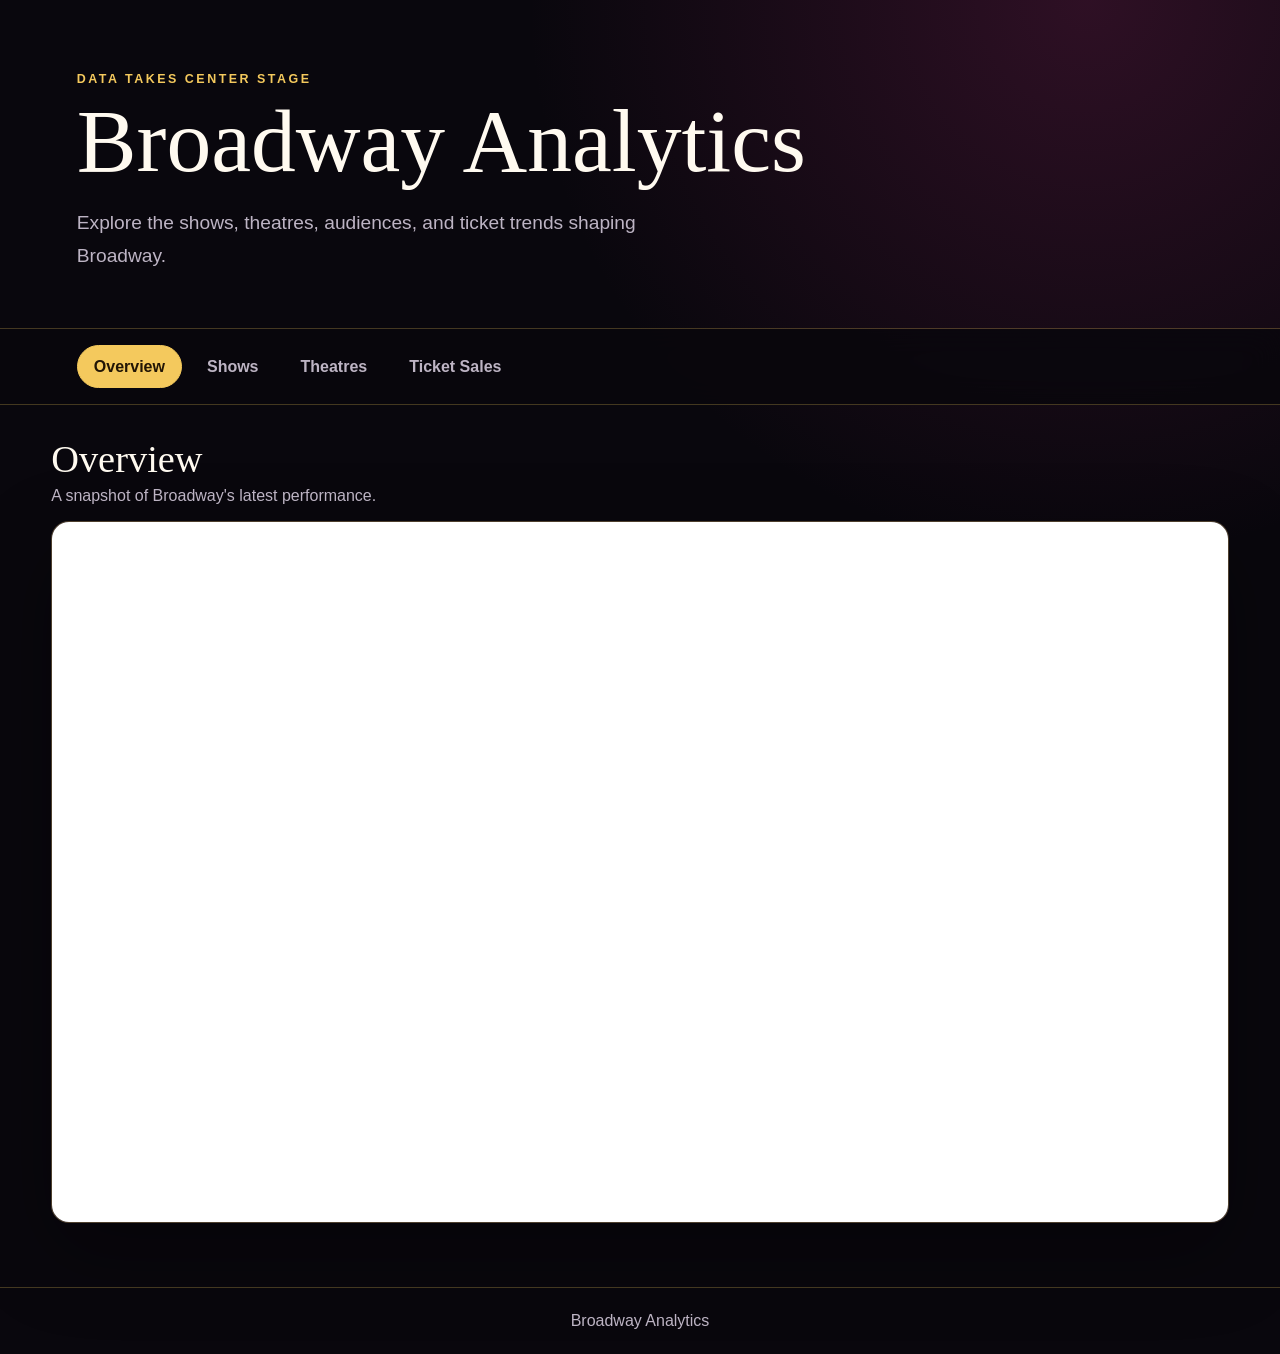
==== index.html @ 43ab1717 "Add Broadway Analytics website" ====
<!doctype html>
<html lang="en">
<head>
  <meta charset="utf-8">
  <meta name="viewport" content="width=device-width, initial-scale=1">
  <meta
    name="description"
    content="Interactive Broadway performance, attendance, and ticket analytics."
  >
  <title>Broadway Analytics</title>
  <style>
    :root {
      color-scheme: dark;
      --background: #09070d;
      --surface: #17111f;
      --surface-light: #24172c;
      --gold: #f4c95d;
      --gold-dark: #b98928;
      --text: #fffaf0;
      --muted: #bdb4c4;
      --border: rgba(244, 201, 93, 0.25);
    }

    * {
      box-sizing: border-box;
    }

    body {
      min-height: 100vh;
      margin: 0;
      background:
        radial-gradient(circle at 85% 0%, rgba(125, 34, 86, 0.32), transparent 35rem),
        var(--background);
      color: var(--text);
      font-family: Inter, "Segoe UI", Arial, sans-serif;
    }

    a {
      color: inherit;
    }

    .site-header {
      padding: 4.5rem clamp(1.25rem, 6vw, 6rem) 3.5rem;
      border-bottom: 1px solid var(--border);
    }

    .eyebrow {
      margin: 0 0 0.75rem;
      color: var(--gold);
      font-size: 0.78rem;
      font-weight: 700;
      letter-spacing: 0.2em;
      text-transform: uppercase;
    }

    h1 {
      max-width: 850px;
      margin: 0;
      font-family: Georgia, "Times New Roman", serif;
      font-size: clamp(2.8rem, 7vw, 6.5rem);
      font-weight: 500;
      line-height: 0.95;
    }

    .intro {
      max-width: 650px;
      margin: 1.5rem 0 0;
      color: var(--muted);
      font-size: clamp(1rem, 2vw, 1.2rem);
      line-height: 1.7;
    }

    .navigation {
      position: sticky;
      top: 0;
      z-index: 10;
      display: flex;
      gap: 0.5rem;
      padding: 1rem clamp(1.25rem, 6vw, 6rem);
      overflow-x: auto;
      background: rgba(9, 7, 13, 0.9);
      border-bottom: 1px solid var(--border);
      backdrop-filter: blur(14px);
    }

    .tab {
      flex: 0 0 auto;
      padding: 0.7rem 1rem;
      color: var(--muted);
      background: transparent;
      border: 1px solid transparent;
      border-radius: 999px;
      cursor: pointer;
      font: inherit;
      font-weight: 650;
    }

    .tab:hover,
    .tab:focus-visible {
      color: var(--text);
      border-color: var(--border);
      outline: none;
    }

    .tab.active {
      color: #211505;
      background: var(--gold);
      border-color: var(--gold);
    }

    main {
      padding: 2rem clamp(1rem, 4vw, 4rem) 4rem;
    }

    .report-heading {
      display: flex;
      align-items: end;
      justify-content: space-between;
      gap: 1rem;
      max-width: 1500px;
      margin: 0 auto 1rem;
    }

    h2 {
      margin: 0;
      font-family: Georgia, "Times New Roman", serif;
      font-size: clamp(1.6rem, 3vw, 2.5rem);
      font-weight: 500;
    }

    #report-description {
      margin: 0.4rem 0 0;
      color: var(--muted);
    }

    .report-frame {
      width: 100%;
      max-width: 1500px;
      height: min(78vh, 850px);
      min-height: 560px;
      margin: 0 auto;
      overflow: hidden;
      background: var(--surface);
      border: 1px solid var(--border);
      border-radius: 18px;
      box-shadow: 0 30px 80px rgba(0, 0, 0, 0.35);
    }

    iframe {
      display: block;
      width: 100%;
      height: 100%;
      border: 0;
    }

    footer {
      padding: 1.5rem;
      color: var(--muted);
      text-align: center;
      border-top: 1px solid var(--border);
    }

    @media (max-width: 700px) {
      .site-header {
        padding-top: 3rem;
      }

      .report-heading {
        align-items: start;
        flex-direction: column;
      }

      .report-frame {
        min-height: 500px;
        border-radius: 10px;
      }
    }
  </style>
</head>
<body>
  <header class="site-header">
    <p class="eyebrow">Data takes center stage</p>
    <h1>Broadway Analytics</h1>
    <p class="intro">
      Explore the shows, theatres, audiences, and ticket trends shaping Broadway.
    </p>
  </header>

  <nav class="navigation" aria-label="Report pages">
    <button class="tab active" type="button" data-page="ReportSection">Overview</button>
    <button class="tab" type="button" data-page="ReportSectionShows">Shows</button>
    <button class="tab" type="button" data-page="ReportSectionTheatres">Theatres</button>
    <button class="tab" type="button" data-page="ReportSectionTickets">Ticket Sales</button>
  </nav>

  <main>
    <div class="report-heading">
      <div>
        <h2 id="report-title">Overview</h2>
        <p id="report-description">A snapshot of Broadway's latest performance.</p>
      </div>
    </div>

    <div class="report-frame">
      <iframe
        id="powerbi-report"
        title="Broadway Analytics overview"
        allowfullscreen
      ></iframe>
    </div>
  </main>

  <footer>Broadway Analytics</footer>

  <script>
    const POWER_BI_EMBED_URL =
      "https://msit.powerbi.com/reportEmbed?reportId=dc4cd647-b8d5-4627-984f-ca8e05684e54&autoAuth=true&ctid=72f988bf-86f1-41af-91ab-2d7cd011db47";

    const pageDetails = {
      ReportSection: {
        title: "Overview",
        description: "A snapshot of Broadway's latest performance."
      },
      ReportSectionShows: {
        title: "Shows",
        description: "Compare productions, attendance, and weekly grosses."
      },
      ReportSectionTheatres: {
        title: "Theatres",
        description: "Explore performance across Broadway venues."
      },
      ReportSectionTickets: {
        title: "Ticket Sales",
        description: "Follow pricing, demand, and sales trends."
      }
    };

    const report = document.querySelector("#powerbi-report");
    const tabs = document.querySelectorAll(".tab");
    const title = document.querySelector("#report-title");
    const description = document.querySelector("#report-description");

    function showPage(pageName) {
      const separator = POWER_BI_EMBED_URL.includes("?") ? "&" : "?";
      report.src = `${POWER_BI_EMBED_URL}${separator}pageName=${encodeURIComponent(pageName)}`;

      const details = pageDetails[pageName];
      title.textContent = details.title;
      description.textContent = details.description;
      report.title = `Broadway Analytics ${details.title}`;

      tabs.forEach((tab) => {
        const selected = tab.dataset.page === pageName;
        tab.classList.toggle("active", selected);
        tab.setAttribute("aria-pressed", selected);
      });
    }

    tabs.forEach((tab) => {
      tab.addEventListener("click", () => showPage(tab.dataset.page));
    });

    showPage("ReportSection");
  </script>
</body>
</html>
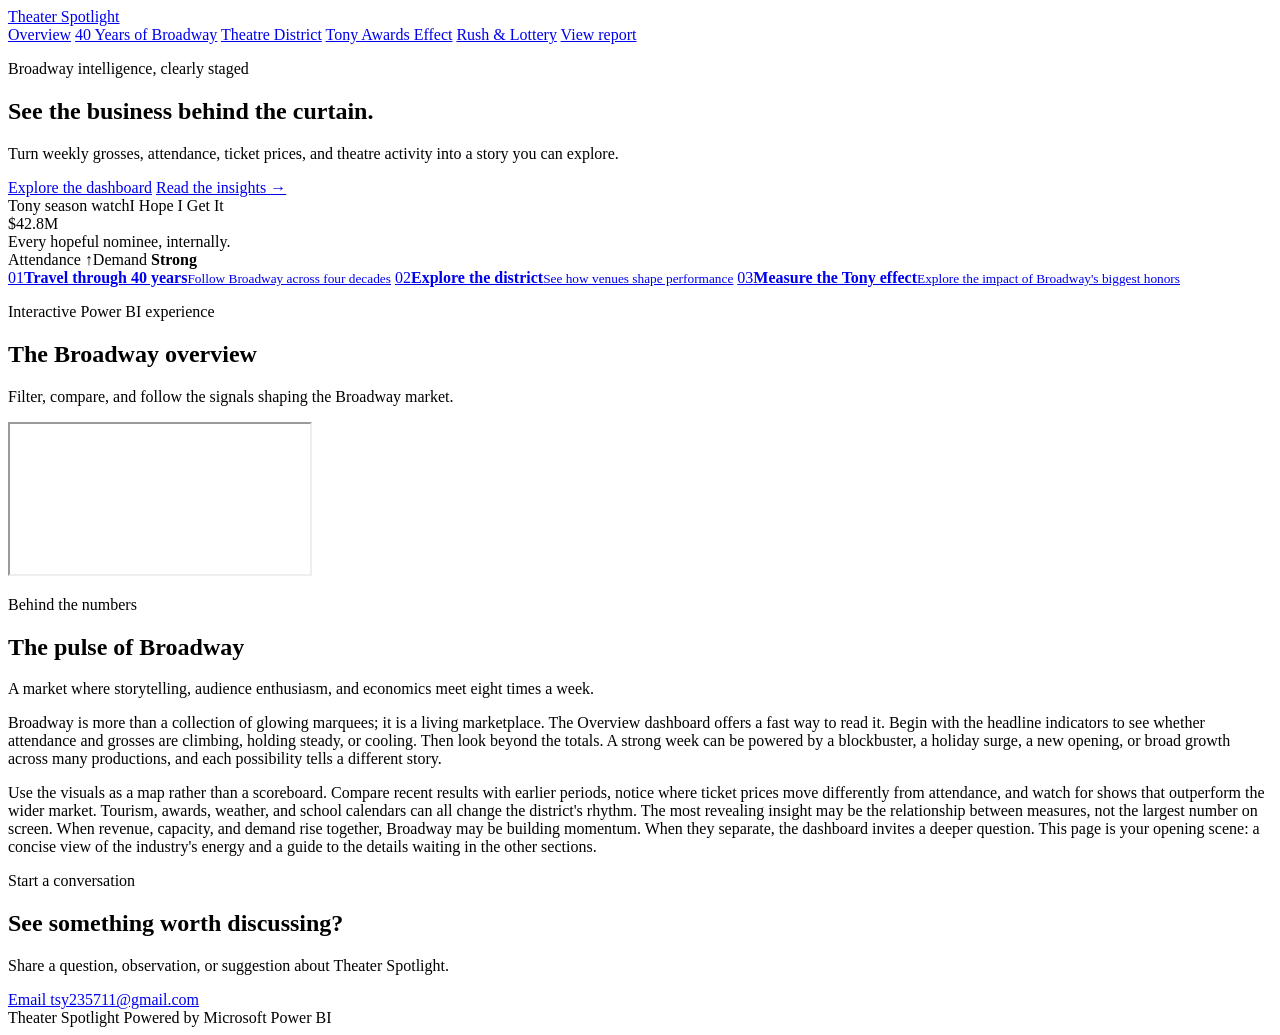
==== commit 3c01bc82: "add pages" ====
--- a/index.html
+++ b/index.html
@@ -3,264 +3,127 @@
 <head>
   <meta charset="utf-8">
   <meta name="viewport" content="width=device-width, initial-scale=1">
-  <meta
-    name="description"
-    content="Interactive Broadway performance, attendance, and ticket analytics."
-  >
-  <title>Broadway Analytics</title>
-  <style>
-    :root {
-      color-scheme: dark;
-      --background: #09070d;
-      --surface: #17111f;
-      --surface-light: #24172c;
-      --gold: #f4c95d;
-      --gold-dark: #b98928;
-      --text: #fffaf0;
-      --muted: #bdb4c4;
-      --border: rgba(244, 201, 93, 0.25);
-    }
+  <meta name="description" content="Theater Spotlight: interactive Broadway performance analytics.">
+  <title>Overview | Theater Spotlight</title>
+  <link rel="stylesheet" href="styles.css">
+</head>
+<body class="theme-overview">
+  <header class="site-header">
+    <a class="brand" href="index.html" aria-label="Theater Spotlight home">
+      <span class="brand-mark" aria-hidden="true">
+        <i></i><i></i><i></i><i></i>
+      </span>
+      <span>Theater Spotlight</span>
+    </a>
 
-    * {
-      box-sizing: border-box;
-    }
-
-    body {
-      min-height: 100vh;
-      margin: 0;
-      background:
-        radial-gradient(circle at 85% 0%, rgba(125, 34, 86, 0.32), transparent 35rem),
-        var(--background);
-      color: var(--text);
-      font-family: Inter, "Segoe UI", Arial, sans-serif;
-    }
-
-    a {
-      color: inherit;
-    }
-
-    .site-header {
-      padding: 4.5rem clamp(1.25rem, 6vw, 6rem) 3.5rem;
-      border-bottom: 1px solid var(--border);
-    }
-
-    .eyebrow {
-      margin: 0 0 0.75rem;
-      color: var(--gold);
-      font-size: 0.78rem;
-      font-weight: 700;
-      letter-spacing: 0.2em;
-      text-transform: uppercase;
-    }
-
-    h1 {
-      max-width: 850px;
-      margin: 0;
-      font-family: Georgia, "Times New Roman", serif;
-      font-size: clamp(2.8rem, 7vw, 6.5rem);
-      font-weight: 500;
-      line-height: 0.95;
-    }
-
-    .intro {
-      max-width: 650px;
-      margin: 1.5rem 0 0;
-      color: var(--muted);
-      font-size: clamp(1rem, 2vw, 1.2rem);
-      line-height: 1.7;
-    }
-
-    .navigation {
-      position: sticky;
-      top: 0;
-      z-index: 10;
-      display: flex;
-      gap: 0.5rem;
-      padding: 1rem clamp(1.25rem, 6vw, 6rem);
-      overflow-x: auto;
-      background: rgba(9, 7, 13, 0.9);
-      border-bottom: 1px solid var(--border);
-      backdrop-filter: blur(14px);
-    }
-
-    .tab {
-      flex: 0 0 auto;
-      padding: 0.7rem 1rem;
-      color: var(--muted);
-      background: transparent;
-      border: 1px solid transparent;
-      border-radius: 999px;
-      cursor: pointer;
-      font: inherit;
-      font-weight: 650;
-    }
-
-    .tab:hover,
-    .tab:focus-visible {
-      color: var(--text);
-      border-color: var(--border);
-      outline: none;
-    }
-
-    .tab.active {
-      color: #211505;
-      background: var(--gold);
-      border-color: var(--gold);
-    }
-
-    main {
-      padding: 2rem clamp(1rem, 4vw, 4rem) 4rem;
-    }
-
-    .report-heading {
-      display: flex;
-      align-items: end;
-      justify-content: space-between;
-      gap: 1rem;
-      max-width: 1500px;
-      margin: 0 auto 1rem;
-    }
-
-    h2 {
-      margin: 0;
-      font-family: Georgia, "Times New Roman", serif;
-      font-size: clamp(1.6rem, 3vw, 2.5rem);
-      font-weight: 500;
-    }
-
-    #report-description {
-      margin: 0.4rem 0 0;
-      color: var(--muted);
-    }
-
-    .report-frame {
-      width: 100%;
-      max-width: 1500px;
-      height: min(78vh, 850px);
-      min-height: 560px;
-      margin: 0 auto;
-      overflow: hidden;
-      background: var(--surface);
-      border: 1px solid var(--border);
-      border-radius: 18px;
-      box-shadow: 0 30px 80px rgba(0, 0, 0, 0.35);
-    }
-
-    iframe {
-      display: block;
-      width: 100%;
-      height: 100%;
-      border: 0;
-    }
-
-    footer {
-      padding: 1.5rem;
-      color: var(--muted);
-      text-align: center;
-      border-top: 1px solid var(--border);
-    }
-
-    @media (max-width: 700px) {
-      .site-header {
-        padding-top: 3rem;
-      }
-
-      .report-heading {
-        align-items: start;
-        flex-direction: column;
-      }
-
-      .report-frame {
-        min-height: 500px;
-        border-radius: 10px;
-      }
-    }
-  </style>
-</head>
-<body>
-  <header class="site-header">
-    <p class="eyebrow">Data takes center stage</p>
-    <h1>Broadway Analytics</h1>
-    <p class="intro">
-      Explore the shows, theatres, audiences, and ticket trends shaping Broadway.
-    </p>
+    <nav class="navigation" aria-label="Main navigation">
+      <a class="active" href="index.html" aria-current="page">Overview</a>
+      <a href="history.html">40 Years of Broadway</a>
+      <a href="theatres.html">Theatre District</a>
+      <a href="tony-awards.html">Tony Awards Effect</a>
+      <a href="rush.html">Rush & Lottery</a>
+      <a class="nav-cta" href="#dashboard">View report</a>
+    </nav>
   </header>
 
-  <nav class="navigation" aria-label="Report pages">
-    <button class="tab active" type="button" data-page="ReportSection">Overview</button>
-    <button class="tab" type="button" data-page="ReportSectionShows">Shows</button>
-    <button class="tab" type="button" data-page="ReportSectionTheatres">Theatres</button>
-    <button class="tab" type="button" data-page="ReportSectionTickets">Ticket Sales</button>
-  </nav>
+  <main>
+    <section class="hero">
+      <div class="hero-copy">
+        <p class="eyebrow">Broadway intelligence, clearly staged</p>
+        <h1>See the business behind the curtain.</h1>
+        <p class="intro">
+          Turn weekly grosses, attendance, ticket prices, and theatre activity into a
+          story you can explore.
+        </p>
+        <div class="hero-actions">
+          <a class="primary-button" href="#dashboard">Explore the dashboard</a>
+          <a class="text-link" href="#insights">Read the insights <span aria-hidden="true">→</span></a>
+        </div>
+      </div>
+      <div class="data-art" aria-hidden="true">
+        <div class="art-topline"><span>Tony season watch</span><span>I Hope I Get It</span></div>
+        <div class="art-number">$42.8M</div>
+        <div class="art-caption">Every hopeful nominee, internally.</div>
+        <div class="art-chart">
+          <i style="--height: 38%"></i><i style="--height: 55%"></i>
+          <i style="--height: 48%"></i><i style="--height: 72%"></i>
+          <i style="--height: 64%"></i><i style="--height: 88%"></i>
+          <i style="--height: 78%"></i><i style="--height: 96%"></i>
+        </div>
+        <div class="art-stats"><span>Attendance <b>↑</b></span><span>Demand <b>Strong</b></span></div>
+      </div>
+    </section>
 
-  <main>
-    <div class="report-heading">
+    <section class="feature-strip" aria-label="What you can explore">
+      <a href="history.html"><span>01</span><strong>Travel through 40 years</strong><small>Follow Broadway across four decades</small></a>
+      <a href="theatres.html"><span>02</span><strong>Explore the district</strong><small>See how venues shape performance</small></a>
+      <a href="tony-awards.html"><span>03</span><strong>Measure the Tony effect</strong><small>Explore the impact of Broadway's biggest honors</small></a>
+    </section>
+
+    <section class="report-section" id="dashboard" aria-labelledby="report-title">
+      <div class="section-heading">
+        <div>
+          <p class="section-label">Interactive Power BI experience</p>
+          <h2 id="report-title">The Broadway overview</h2>
+        </div>
+        <p>Filter, compare, and follow the signals shaping the Broadway market.</p>
+      </div>
+
+      <div class="report-frame">
+        <iframe
+          title="Theater Spotlight Broadway overview"
+          src="https://msit.powerbi.com/reportEmbed?reportId=dc4cd647-b8d5-4627-984f-ca8e05684e54&amp;autoAuth=true&amp;ctid=72f988bf-86f1-41af-91ab-2d7cd011db47&amp;pageName=showInfographic&amp;navContentPaneEnabled=false&amp;filterPaneEnabled=false"
+          allowfullscreen
+        ></iframe>
+      </div>
+    </section>
+
+    <article class="story" id="insights" aria-labelledby="overview-story-title">
+      <div class="story-heading">
+        <p class="section-label">Behind the numbers</p>
+        <h2 id="overview-story-title">The pulse of Broadway</h2>
+        <p class="story-lead">A market where storytelling, audience enthusiasm, and economics meet eight times a week.</p>
+      </div>
+      <div class="story-copy">
+        <p>
+          Broadway is more than a collection of glowing marquees; it is a living marketplace.
+          The Overview dashboard offers a fast way to read it. Begin with the headline indicators
+          to see whether attendance and grosses are climbing, holding steady, or cooling. Then
+          look beyond the totals. A strong week can be powered by a blockbuster, a holiday surge,
+          a new opening, or broad growth across many productions, and each possibility tells a
+          different story.
+        </p>
+        <p>
+          Use the visuals as a map rather than a scoreboard. Compare recent results with earlier
+          periods, notice where ticket prices move differently from attendance, and watch for
+          shows that outperform the wider market. Tourism, awards, weather, and school calendars
+          can all change the district's rhythm. The most revealing insight may be the relationship
+          between measures, not the largest number on screen. When revenue, capacity, and demand
+          rise together, Broadway may be building momentum. When they separate, the dashboard
+          invites a deeper question. This page is your opening scene: a concise view of the
+          industry's energy and a guide to the details waiting in the other sections.
+        </p>
+      </div>
+    </article>
+
+    <section class="contact" aria-labelledby="contact-title">
       <div>
-        <h2 id="report-title">Overview</h2>
-        <p id="report-description">A snapshot of Broadway's latest performance.</p>
+        <p class="section-label">Start a conversation</p>
+        <h2 id="contact-title">See something worth discussing?</h2>
+        <p>Share a question, observation, or suggestion about Theater Spotlight.</p>
       </div>
-    </div>
-
-    <div class="report-frame">
-      <iframe
-        id="powerbi-report"
-        title="Broadway Analytics overview"
-        allowfullscreen
-      ></iframe>
-    </div>
+      <a
+        class="email-button"
+        href="mailto:tsy235711@gmail.com?subject=Theater%20Spotlight%20feedback"
+      >
+        Email tsy235711@gmail.com
+      </a>
+    </section>
   </main>
 
-  <footer>Broadway Analytics</footer>
-
-  <script>
-    const POWER_BI_EMBED_URL =
-      "https://msit.powerbi.com/reportEmbed?reportId=dc4cd647-b8d5-4627-984f-ca8e05684e54&autoAuth=true&ctid=72f988bf-86f1-41af-91ab-2d7cd011db47";
-
-    const pageDetails = {
-      ReportSection: {
-        title: "Overview",
-        description: "A snapshot of Broadway's latest performance."
-      },
-      ReportSectionShows: {
-        title: "Shows",
-        description: "Compare productions, attendance, and weekly grosses."
-      },
-      ReportSectionTheatres: {
-        title: "Theatres",
-        description: "Explore performance across Broadway venues."
-      },
-      ReportSectionTickets: {
-        title: "Ticket Sales",
-        description: "Follow pricing, demand, and sales trends."
-      }
-    };
-
-    const report = document.querySelector("#powerbi-report");
-    const tabs = document.querySelectorAll(".tab");
-    const title = document.querySelector("#report-title");
-    const description = document.querySelector("#report-description");
-
-    function showPage(pageName) {
-      const separator = POWER_BI_EMBED_URL.includes("?") ? "&" : "?";
-      report.src = `${POWER_BI_EMBED_URL}${separator}pageName=${encodeURIComponent(pageName)}`;
-
-      const details = pageDetails[pageName];
-      title.textContent = details.title;
-      description.textContent = details.description;
-      report.title = `Broadway Analytics ${details.title}`;
-
-      tabs.forEach((tab) => {
-        const selected = tab.dataset.page === pageName;
-        tab.classList.toggle("active", selected);
-        tab.setAttribute("aria-pressed", selected);
-      });
-    }
-
-    tabs.forEach((tab) => {
-      tab.addEventListener("click", () => showPage(tab.dataset.page));
-    });
-
-    showPage("ReportSection");
-  </script>
+  <footer>
+    <span>Theater Spotlight</span>
+    <span>Powered by Microsoft Power BI</span>
+  </footer>
 </body>
 </html>
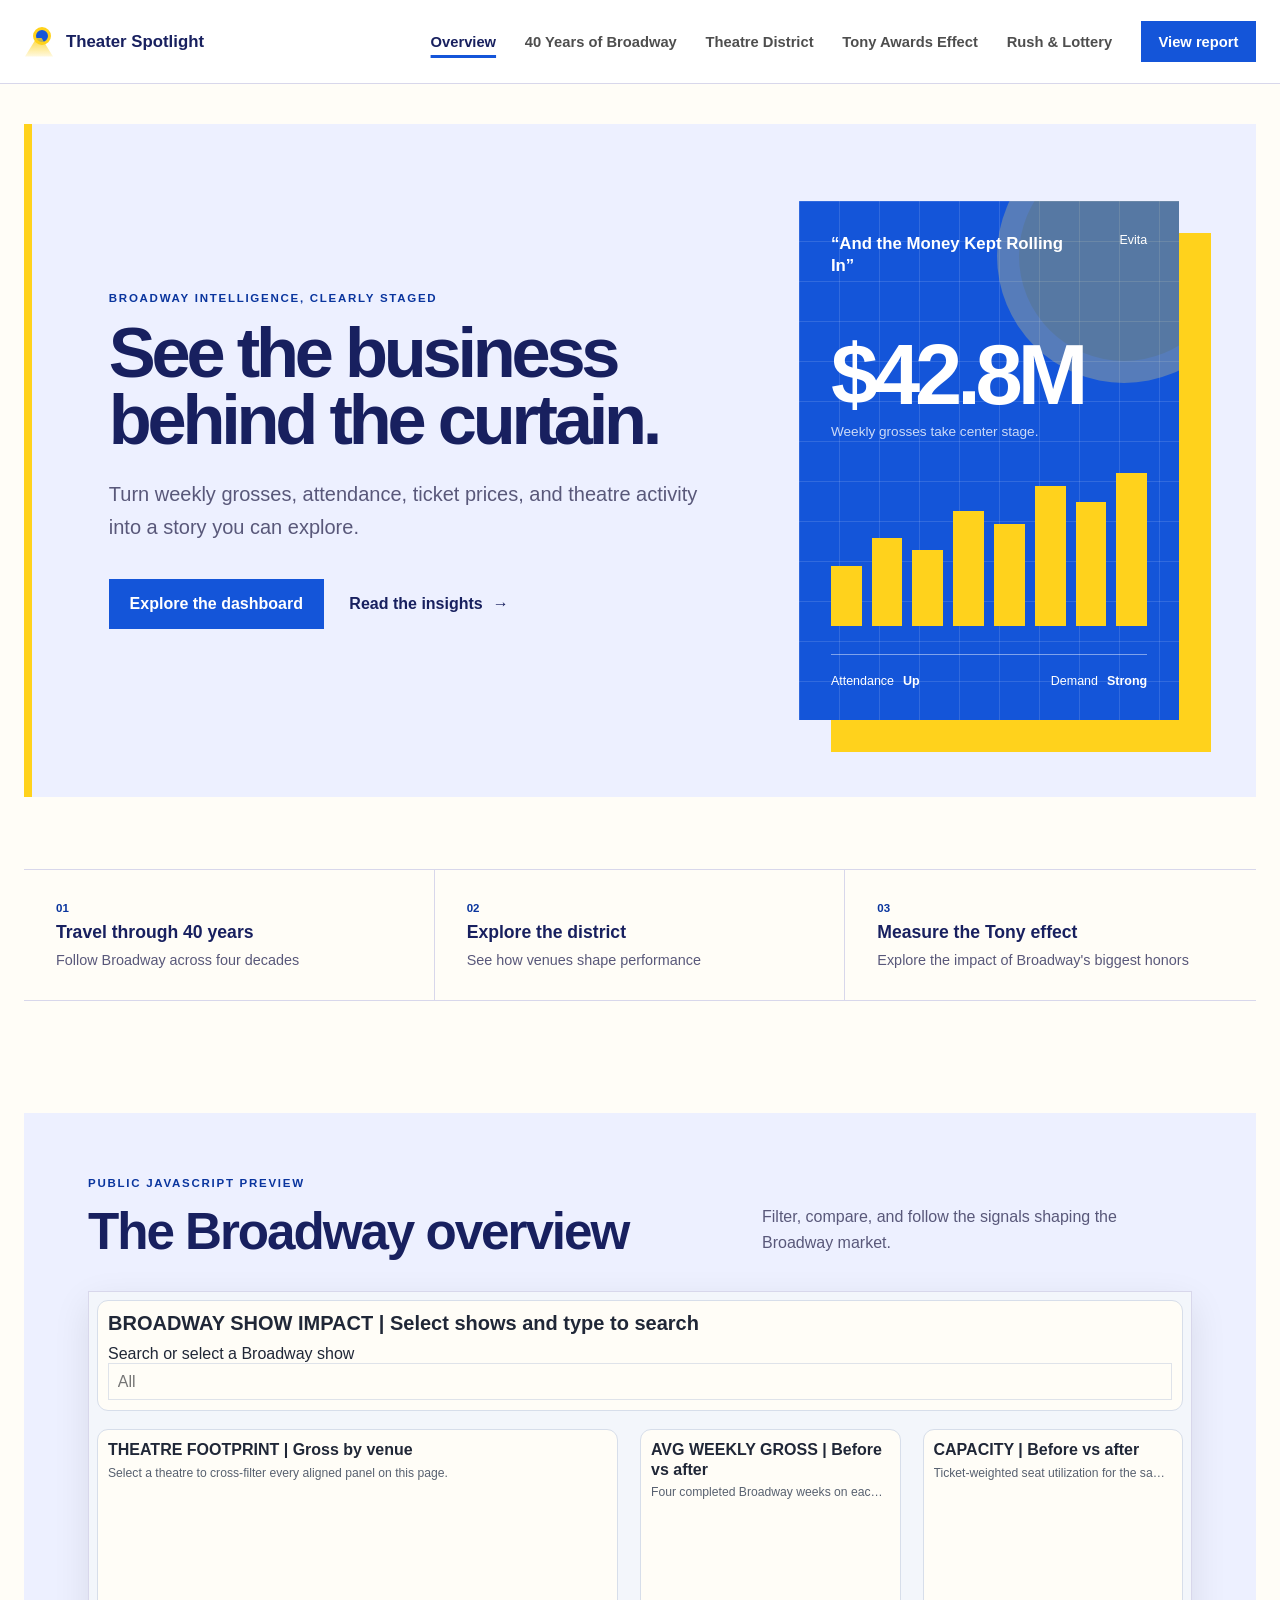
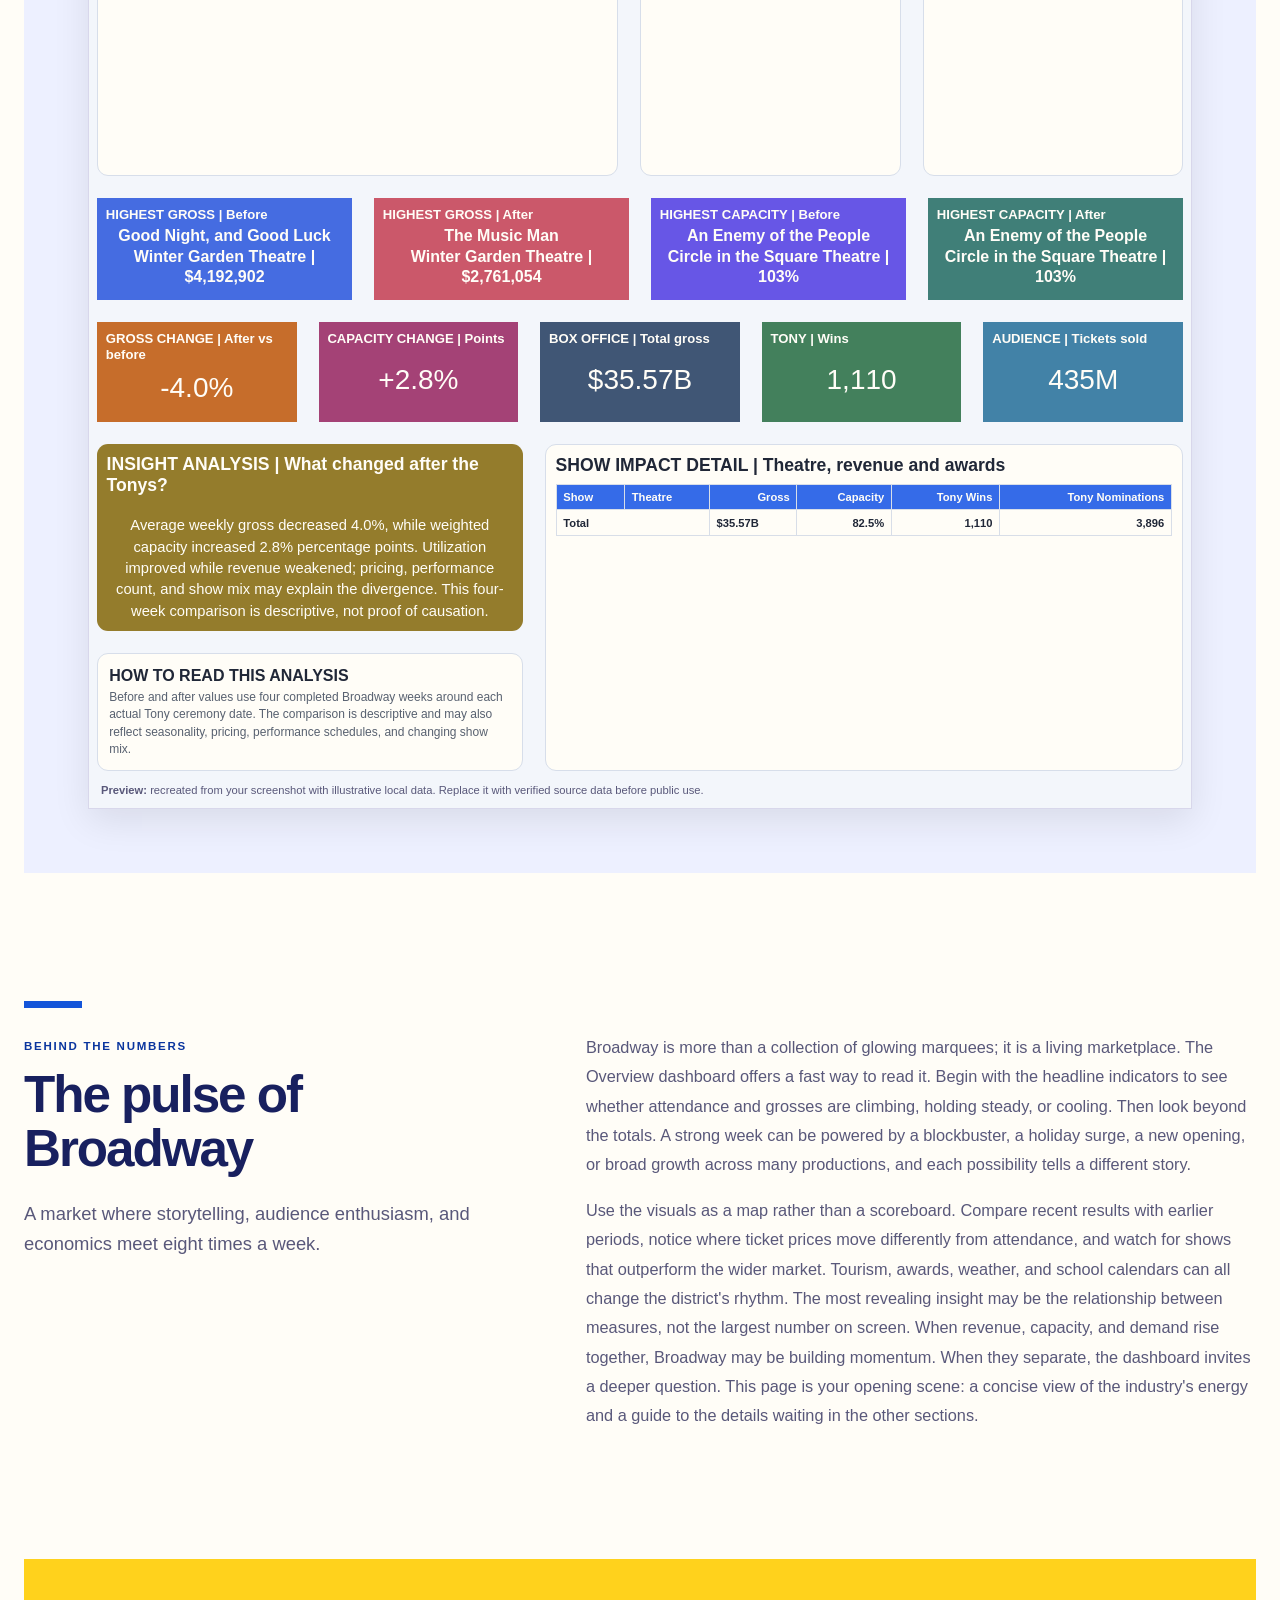
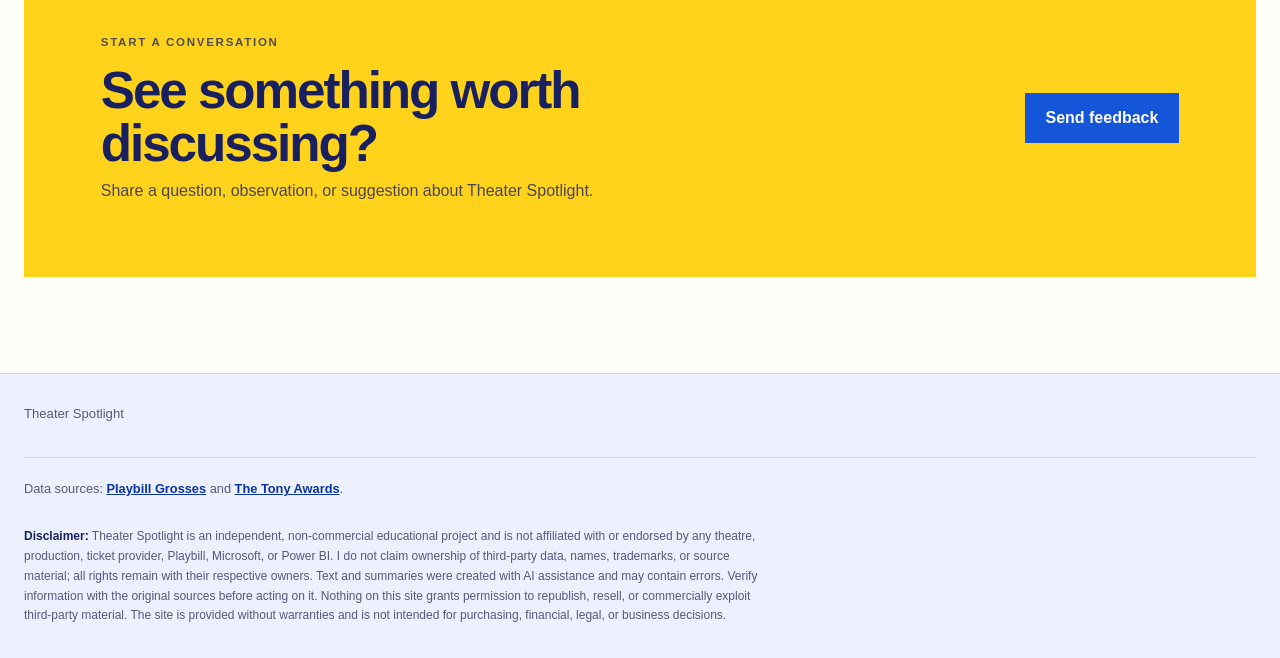
==== commit 10d050c1: "update dashboard" ====
--- a/index.html
+++ b/index.html
@@ -40,17 +40,17 @@
           <a class="text-link" href="#insights">Read the insights <span aria-hidden="true">→</span></a>
         </div>
       </div>
-      <div class="data-art" aria-hidden="true">
-        <div class="art-topline"><span>Tony season watch</span><span>I Hope I Get It</span></div>
+      <div class="data-art" aria-label="Growing weekly grosses graphic inspired by Evita">
+        <div class="art-topline"><span>“And the Money Kept Rolling In”</span><span>Evita</span></div>
         <div class="art-number">$42.8M</div>
-        <div class="art-caption">Every hopeful nominee, internally.</div>
-        <div class="art-chart">
+        <div class="art-caption">Weekly grosses take center stage.</div>
+        <div class="art-chart" aria-hidden="true">
           <i style="--height: 38%"></i><i style="--height: 55%"></i>
           <i style="--height: 48%"></i><i style="--height: 72%"></i>
           <i style="--height: 64%"></i><i style="--height: 88%"></i>
           <i style="--height: 78%"></i><i style="--height: 96%"></i>
         </div>
-        <div class="art-stats"><span>Attendance <b>↑</b></span><span>Demand <b>Strong</b></span></div>
+        <div class="art-stats"><span>Attendance <b>Up</b></span><span>Demand <b>Strong</b></span></div>
       </div>
     </section>
 
@@ -63,18 +63,84 @@
     <section class="report-section" id="dashboard" aria-labelledby="report-title">
       <div class="section-heading">
         <div>
-          <p class="section-label">Interactive Power BI experience</p>
+          <p class="section-label">Public JavaScript preview</p>
           <h2 id="report-title">The Broadway overview</h2>
         </div>
         <p>Filter, compare, and follow the signals shaping the Broadway market.</p>
       </div>
 
-      <div class="report-frame">
-        <iframe
-          title="Theater Spotlight Broadway overview"
-          src="https://msit.powerbi.com/reportEmbed?reportId=dc4cd647-b8d5-4627-984f-ca8e05684e54&amp;autoAuth=true&amp;ctid=72f988bf-86f1-41af-91ab-2d7cd011db47&amp;pageName=showInfographic&amp;navContentPaneEnabled=false&amp;filterPaneEnabled=false"
-          allowfullscreen
-        ></iframe>
+      <div class="report-frame javascript-dashboard-frame">
+        <div class="javascript-dashboard">
+          <section class="impact-search" aria-labelledby="impact-search-title">
+            <h3 id="impact-search-title">BROADWAY SHOW IMPACT <span>| Select shows and type to search</span></h3>
+            <label>
+              <span class="sr-only">Search or select a Broadway show</span>
+              <input id="impact-filter" type="search" list="impact-shows" placeholder="All">
+              <datalist id="impact-shows"></datalist>
+            </label>
+          </section>
+
+          <div class="impact-top-grid">
+            <article class="impact-panel footprint-panel">
+              <h3>THEATRE FOOTPRINT <span>| Gross by venue</span></h3>
+              <p>Select a theatre to cross-filter every aligned panel on this page.</p>
+              <div class="venue-chart" id="venue-chart"></div>
+            </article>
+
+            <article class="impact-panel comparison-panel gross-comparison">
+              <h3>AVG WEEKLY GROSS <span>| Before vs after</span></h3>
+              <p>Four completed Broadway weeks on each side of the Tony Awards.</p>
+              <div class="comparison-chart" id="gross-comparison"></div>
+            </article>
+
+            <article class="impact-panel comparison-panel capacity-comparison">
+              <h3>CAPACITY <span>| Before vs after</span></h3>
+              <p>Ticket-weighted seat utilization for the same four-week periods.</p>
+              <div class="comparison-chart" id="capacity-comparison"></div>
+            </article>
+          </div>
+
+          <div class="impact-highlights">
+            <article class="impact-card blue"><h3>HIGHEST GROSS <span>| Before</span></h3><strong>Good Night, and Good Luck<br>Winter Garden Theatre | $4,192,902</strong></article>
+            <article class="impact-card red"><h3>HIGHEST GROSS <span>| After</span></h3><strong>The Music Man<br>Winter Garden Theatre | $2,761,054</strong></article>
+            <article class="impact-card purple"><h3>HIGHEST CAPACITY <span>| Before</span></h3><strong>An Enemy of the People<br>Circle in the Square Theatre | 103%</strong></article>
+            <article class="impact-card teal"><h3>HIGHEST CAPACITY <span>| After</span></h3><strong>An Enemy of the People<br>Circle in the Square Theatre | 103%</strong></article>
+          </div>
+
+          <div class="impact-kpis">
+            <article class="orange"><h3>GROSS CHANGE <span>| After vs before</span></h3><strong>-4.0%</strong></article>
+            <article class="magenta"><h3>CAPACITY CHANGE <span>| Points</span></h3><strong>+2.8%</strong></article>
+            <article class="navy"><h3>BOX OFFICE <span>| Total gross</span></h3><strong>$35.57B</strong></article>
+            <article class="green"><h3>TONY <span>| Wins</span></h3><strong>1,110</strong></article>
+            <article class="sky"><h3>AUDIENCE <span>| Tickets sold</span></h3><strong>435M</strong></article>
+          </div>
+
+          <div class="impact-bottom-grid">
+            <div class="analysis-column">
+              <article class="insight-card">
+                <h3>INSIGHT ANALYSIS <span>| What changed after the Tonys?</span></h3>
+                <p>Average weekly gross decreased 4.0%, while weighted capacity increased 2.8% percentage points. Utilization improved while revenue weakened; pricing, performance count, and show mix may explain the divergence. This four-week comparison is descriptive, not proof of causation.</p>
+              </article>
+              <article class="reading-card">
+                <h3>HOW TO READ THIS ANALYSIS</h3>
+                <p>Before and after values use four completed Broadway weeks around each actual Tony ceremony date. The comparison is descriptive and may also reflect seasonality, pricing, performance schedules, and changing show mix.</p>
+              </article>
+            </div>
+
+            <article class="impact-panel detail-panel">
+              <h3>SHOW IMPACT DETAIL <span>| Theatre, revenue and awards</span></h3>
+              <div class="impact-table-wrap">
+                <table>
+                  <thead><tr><th>Show</th><th>Theatre</th><th>Gross</th><th>Capacity</th><th>Tony Wins</th><th>Tony Nominations</th></tr></thead>
+                  <tbody id="impact-table-body"></tbody>
+                  <tfoot><tr><th colspan="2">Total</th><th>$35.57B</th><th>82.5%</th><th>1,110</th><th>3,896</th></tr></tfoot>
+                </table>
+              </div>
+            </article>
+          </div>
+
+          <p class="dashboard-note"><strong>Preview:</strong> recreated from your screenshot with illustrative local data. Replace it with verified source data before public use.</p>
+        </div>
       </div>
     </section>
 
@@ -116,14 +182,31 @@
         class="email-button"
         href="mailto:tsy235711@gmail.com?subject=Theater%20Spotlight%20feedback"
       >
-        Email tsy235711@gmail.com
+        Send feedback
       </a>
     </section>
   </main>
 
   <footer>
     <span>Theater Spotlight</span>
-    <span>Powered by Microsoft Power BI</span>
+    <p class="source-credit">
+      Data sources:
+      <a href="https://playbill.com/grosses" target="_blank" rel="noopener">Playbill Grosses</a>
+      and
+      <a href="https://www.tonyawards.com" target="_blank" rel="noopener">The Tony Awards</a>.
+    </p>
+    <p class="site-disclaimer">
+      <strong>Disclaimer:</strong> Theater Spotlight is an independent, non-commercial
+      educational project and is not affiliated with or endorsed by any theatre, production,
+      ticket provider, Playbill, Microsoft, or Power BI. I do not claim ownership of
+      third-party data, names, trademarks, or source material; all rights remain with their
+      respective owners. Text and summaries were created with AI assistance and may contain
+      errors. Verify information with the original sources before acting on it. Nothing on
+      this site grants permission to republish, resell, or commercially exploit third-party
+      material. The site is provided without warranties and is not intended for purchasing,
+      financial, legal, or business decisions.
+    </p>
   </footer>
+  <script src="dashboard.js"></script>
 </body>
 </html>
--- a/styles.css
+++ b/styles.css
@@ -0,0 +1,1208 @@
+:root {
+  color-scheme: light;
+  --accent: #1455d9;
+  --accent-dark: #0a359e;
+  --accent-ink: #fff;
+  --secondary: #ffd21c;
+  --secondary-ink: #18205f;
+  --ink: #18205f;
+  --muted: #59587a;
+  --soft: #edf0ff;
+  --line: #d8d7eb;
+  --white: #fffdf7;
+  --max: 1240px;
+}
+
+.theme-overview,
+.theme-theatres,
+.theme-history,
+.theme-tony,
+.theme-access {
+  --accent: #1455d9;
+  --accent-dark: #0a359e;
+  --accent-ink: #fff;
+  --secondary: #ffd21c;
+  --secondary-ink: #18205f;
+  --ink: #18205f;
+  --muted: #59587a;
+  --soft: #edf0ff;
+  --line: #d8d7eb;
+}
+
+* { box-sizing: border-box; }
+html { scroll-behavior: smooth; }
+body {
+  min-width: 320px;
+  margin: 0;
+  background: var(--white);
+  color: var(--ink);
+  font-family: "Segoe UI", Arial, sans-serif;
+}
+a { color: inherit; }
+a:focus-visible {
+  outline: 3px solid var(--secondary);
+  outline-offset: 4px;
+}
+
+.site-header {
+  position: sticky;
+  top: 0;
+  z-index: 20;
+  display: flex;
+  align-items: center;
+  justify-content: space-between;
+  gap: 2rem;
+  min-height: 84px;
+  padding: 0 max(24px, calc((100vw - var(--max)) / 2));
+  background: rgba(255, 255, 255, 0.96);
+  border-bottom: 1px solid var(--line);
+  backdrop-filter: blur(16px);
+}
+
+.brand {
+  display: inline-flex;
+  align-items: center;
+  gap: 0.75rem;
+  font-size: 1.05rem;
+  font-weight: 700;
+  text-decoration: none;
+  white-space: nowrap;
+}
+.brand-mark {
+  position: relative;
+  display: block;
+  flex: 0 0 30px;
+  width: 30px;
+  height: 30px;
+}
+.brand-mark i { display: none; }
+.brand-mark::before {
+  position: absolute;
+  top: 0;
+  left: 9px;
+  width: 12px;
+  height: 12px;
+  background: var(--accent);
+  border: 3px solid var(--secondary);
+  border-radius: 50%;
+  content: "";
+}
+.brand-mark::after {
+  position: absolute;
+  top: 11px;
+  left: 1px;
+  width: 28px;
+  height: 19px;
+  background: linear-gradient(to bottom, rgba(255, 210, 28, .85), rgba(255, 210, 28, .12));
+  clip-path: polygon(42% 0, 58% 0, 100% 100%, 0 100%);
+  content: "";
+}
+
+.navigation { display: flex; align-items: center; gap: 1.8rem; }
+.navigation a {
+  color: #4e4e4e;
+  font-size: 0.92rem;
+  font-weight: 600;
+  text-decoration: none;
+}
+.navigation a:hover, .navigation a:focus-visible, .navigation a.active { color: var(--ink); }
+.navigation a.active { text-decoration: underline; text-decoration-color: var(--accent); text-decoration-thickness: 3px; text-underline-offset: 8px; }
+.navigation .nav-cta {
+  padding: 0.8rem 1.1rem;
+  background: var(--accent);
+  color: var(--accent-ink);
+  text-decoration: none;
+}
+.navigation .nav-cta:hover { background: var(--accent-dark); color: var(--accent-ink); }
+
+main {
+  overflow: hidden;
+  background: var(--white);
+}
+.hero, .feature-strip, .report-section, .story, .contact {
+  width: min(calc(100% - 48px), var(--max));
+  margin-inline: auto;
+}
+
+.hero {
+  display: grid;
+  grid-template-columns: minmax(0, 1fr) minmax(320px, .62fr);
+  align-items: center;
+  gap: clamp(2.5rem, 6vw, 5rem);
+  min-height: 0;
+  margin-block: 2.5rem 4.5rem;
+  padding: clamp(3rem, 6vw, 5rem);
+  background: var(--soft);
+  border-left: 8px solid var(--secondary);
+}
+.hero-copy { max-width: 720px; }
+.eyebrow, .section-label {
+  margin: 0 0 1rem;
+  color: var(--accent-dark);
+  font-size: 0.72rem;
+  font-weight: 800;
+  letter-spacing: 0.15em;
+  text-transform: uppercase;
+}
+h1, h2, p { margin-top: 0; }
+h1 {
+  margin-bottom: 1.5rem;
+  font-size: clamp(3rem, 5.5vw, 5.2rem);
+  font-weight: 700;
+  letter-spacing: -0.06em;
+  line-height: 0.95;
+}
+h2 {
+  margin-bottom: 0.7rem;
+  font-size: clamp(2rem, 4vw, 3.5rem);
+  letter-spacing: -0.04em;
+  line-height: 1.05;
+}
+.intro {
+  max-width: 620px;
+  margin-bottom: 0;
+  color: var(--muted);
+  font-size: clamp(1.05rem, 2vw, 1.25rem);
+  line-height: 1.65;
+}
+.hero-actions { display: flex; align-items: center; gap: 1.6rem; margin-top: 2.2rem; }
+.primary-button, .email-button {
+  display: inline-block;
+  padding: 1rem 1.3rem;
+  background: var(--accent);
+  color: var(--accent-ink);
+  font-weight: 750;
+  text-decoration: none;
+}
+.primary-button:hover, .email-button:hover { background: var(--accent-dark); }
+.text-link { font-weight: 700; text-decoration: none; }
+.text-link span { display: inline-block; margin-left: 0.35rem; transition: transform 160ms ease; }
+.text-link:hover span { transform: translateX(5px); }
+
+.data-art {
+  position: relative;
+  min-height: 430px;
+  padding: 2rem;
+  overflow: hidden;
+  background: var(--accent);
+  color: var(--accent-ink);
+  box-shadow: 32px 32px 0 var(--secondary);
+}
+.data-art::before {
+  position: absolute;
+  inset: 0;
+  background-image: linear-gradient(rgba(255,255,255,.12) 1px, transparent 1px), linear-gradient(90deg, rgba(255,255,255,.12) 1px, transparent 1px);
+  background-size: 40px 40px;
+  content: "";
+}
+.data-art > * {
+  position: relative;
+  z-index: 2;
+  min-width: 0;
+}
+.data-art::after {
+  position: absolute;
+  top: -72px;
+  right: -72px;
+  width: 210px;
+  height: 210px;
+  background: var(--secondary);
+  border: 22px solid rgba(255,255,255,.35);
+  border-radius: 50%;
+  content: "";
+  z-index: 0;
+  opacity: .28;
+  pointer-events: none;
+}
+.art-topline,
+.art-stats {
+  display: flex;
+  align-items: flex-start;
+  justify-content: space-between;
+  gap: 1rem;
+  font-size: 0.78rem;
+  color: currentColor;
+}
+.art-topline span:first-child {
+  max-width: 76%;
+  font-size: clamp(.82rem, 1.4vw, 1.05rem);
+  font-weight: 750;
+  line-height: 1.35;
+  font-weight: 750;
+  line-height: 1.35;
+}
+.art-topline span:last-child {
+  flex: 0 0 auto;
+  max-width: 30%;
+  text-align: right;
+}
+.art-number { margin-top: 3rem; font-size: clamp(3rem, 7vw, 5.3rem); font-weight: 750; letter-spacing: -0.06em; }
+.art-caption { color: currentColor; font-size: 0.85rem; opacity: .78; }
+.art-quip {
+  max-width: 290px;
+  margin-top: 1rem;
+  font-size: .82rem;
+  font-style: italic;
+  line-height: 1.45;
+  opacity: .8;
+  overflow-wrap: anywhere;
+}
+.art-chart { display: flex; align-items: end; gap: 10px; height: 160px; margin: 1.7rem 0; }
+.art-chart i { flex: 1; height: var(--height); background: var(--secondary); }
+.art-stats { padding-top: 1.2rem; border-top: 1px solid rgba(255,255,255,.45); }
+.art-stats b { margin-left: 0.35rem; color: currentColor; }
+.rank-list { display: grid; gap: 1.5rem; margin: 4rem 0 3.6rem; }
+.rank-list span { display: grid; grid-template-columns: 28px 1fr; align-items: center; gap: 1rem; font-size: .75rem; }
+.rank-list i { display: block; width: var(--width); height: 18px; background: var(--secondary); }
+.decade-list {
+  display: grid;
+  gap: 1.1rem;
+  margin: 3.2rem 0 2.7rem;
+}
+.decade-list span {
+  display: grid;
+  grid-template-columns: 52px 1fr;
+  align-items: center;
+  gap: 1rem;
+  font-size: .75rem;
+}
+.decade-list i {
+  display: block;
+  width: var(--width);
+  height: 16px;
+  background: var(--secondary);
+}
+.nomination-art {
+  position: relative;
+  display: grid;
+  align-content: center;
+  min-height: 310px;
+}
+.nomination-art span {
+  font-size: .72rem;
+  font-weight: 800;
+  letter-spacing: .16em;
+  text-transform: uppercase;
+}
+.nomination-art strong {
+  margin-top: .8rem;
+  font-size: clamp(3.5rem, 7vw, 5.5rem);
+  letter-spacing: -.07em;
+  line-height: .8;
+}
+.nomination-art i {
+  position: absolute;
+  right: 0;
+  bottom: 1rem;
+  color: var(--secondary);
+  font-size: 5rem;
+  font-style: normal;
+}
+.capacity-list {
+  display: grid;
+  gap: 1.4rem;
+  margin: 4.5rem 0 4.2rem;
+}
+.capacity-list > div {
+  display: grid;
+  grid-template-columns: 84px 1fr 42px;
+  align-items: center;
+  gap: 1rem;
+  font-size: .8rem;
+}
+.capacity-list i {
+  display: block;
+  height: 16px;
+  overflow: hidden;
+  background: rgba(255, 255, 255, .24);
+}
+.capacity-list b {
+  display: block;
+  width: var(--width);
+  height: 100%;
+  background: var(--secondary);
+}
+.capacity-list strong {
+  text-align: right;
+}
+.price-tag { margin-top: 2.6rem; }
+.price-tag small { display: block; color: currentColor; opacity: .78; }
+.price-tag strong { display: inline-block; margin-top: .35rem; font-size: 5rem; letter-spacing: -.06em; }
+.price-tag span { margin-left: 1rem; color: currentColor; font-weight: 700; }
+.sparkline { position: relative; height: 90px; margin: 1rem 0 2.4rem; border-bottom: 1px solid #555; }
+.sparkline i { position: absolute; inset: 25px 0 15px; border-top: 5px solid var(--secondary); transform: skewY(-8deg); }
+
+.feature-strip {
+  display: grid;
+  grid-template-columns: repeat(3, 1fr);
+  margin-bottom: 7rem;
+  border-block: 1px solid var(--line);
+}
+.feature-strip a { display: grid; gap: .55rem; padding: 2rem; text-decoration: none; border-right: 1px solid var(--line); }
+.feature-strip a:last-child { border-right: 0; }
+.feature-strip a:hover { background: var(--soft); }
+.feature-strip span { color: var(--accent-dark); font-size: .72rem; font-weight: 800; }
+.feature-strip strong { font-size: 1.1rem; }
+.feature-strip small { color: var(--muted); font-size: .9rem; }
+
+.report-section {
+  padding: clamp(2rem, 5vw, 4rem);
+  background: var(--soft);
+}
+.section-heading {
+  display: flex;
+  align-items: end;
+  justify-content: space-between;
+  gap: 3rem;
+  margin-bottom: 2rem;
+}
+.section-heading h2 { margin: 0; }
+.section-heading > p { max-width: 430px; margin-bottom: .2rem; color: var(--muted); line-height: 1.6; }
+.report-frame {
+  height: min(78vh, 800px);
+  min-height: 560px;
+  overflow: hidden;
+  background: var(--white);
+  border: 1px solid var(--line);
+  box-shadow: 0 12px 35px rgba(0,0,0,.09);
+}
+iframe { display: block; width: 100%; height: 100%; border: 0; }
+
+.javascript-dashboard-frame {
+  height: auto;
+  min-height: 0;
+  overflow: visible;
+}
+
+.javascript-dashboard {
+  padding: 8px;
+  background: #f3f6fb;
+  color: #202737;
+  font-family: "Segoe UI", Arial, sans-serif;
+}
+
+.javascript-dashboard h3 {
+  margin: 0;
+  font-size: 1rem;
+  line-height: 1.2;
+}
+
+.javascript-dashboard h3 span {
+  font-weight: 600;
+}
+
+.impact-search,
+.impact-panel,
+.reading-card {
+  background: var(--white);
+  border: 1px solid #d7deea;
+  border-radius: 11px;
+}
+
+.impact-search {
+  margin-bottom: 18px;
+  padding: 10px;
+}
+
+.impact-search h3 {
+  margin-bottom: 10px;
+  font-size: 1.25rem;
+}
+
+.impact-search input {
+  width: 100%;
+  padding: .55rem;
+  background: var(--white);
+  border: 1px solid #dfe3ea;
+  color: #4f5969;
+  font: inherit;
+}
+
+.impact-search input:focus {
+  border-color: #356be8;
+  outline: 2px solid rgba(53, 107, 232, .2);
+}
+
+.impact-top-grid {
+  display: grid;
+  grid-template-columns: 2fr 1fr 1fr;
+  gap: 22px;
+  margin-bottom: 22px;
+}
+
+.impact-panel {
+  min-width: 0;
+  padding: 10px;
+  overflow: hidden;
+}
+
+.impact-panel > p {
+  margin: .35rem 0 .9rem;
+  overflow: hidden;
+  color: #586170;
+  font-size: .76rem;
+  line-height: 1.35;
+  text-overflow: ellipsis;
+  white-space: nowrap;
+}
+
+.venue-chart {
+  display: grid;
+  gap: .38rem;
+  padding: .5rem 0 .25rem;
+}
+
+.venue-chart button {
+  display: grid;
+  grid-template-columns: 190px 1fr;
+  align-items: center;
+  gap: .65rem;
+  padding: .1rem 0;
+  background: transparent;
+  border: 0;
+  color: #566071;
+  cursor: pointer;
+  font: inherit;
+  font-size: .75rem;
+  text-align: right;
+}
+
+.venue-chart button span {
+  overflow: hidden;
+  text-overflow: ellipsis;
+  white-space: nowrap;
+}
+
+.venue-chart button i {
+  display: block;
+  height: 18px;
+  background: #eef1f7;
+}
+
+.venue-chart button b {
+  display: block;
+  height: 100%;
+  background: #356be8;
+}
+
+.venue-chart button:hover b,
+.venue-chart button.selected b {
+  background: #1549c8;
+}
+
+.venue-chart button:focus-visible {
+  outline: 2px solid #356be8;
+  outline-offset: 2px;
+}
+
+.comparison-chart {
+  display: grid;
+  grid-template-columns: 40px 1fr;
+  height: 250px;
+  padding-top: .5rem;
+}
+
+.comparison-scale {
+  display: flex;
+  padding-bottom: 34px;
+  flex-direction: column;
+  justify-content: space-between;
+  color: #596272;
+  font-size: .72rem;
+}
+
+.comparison-bars {
+  display: flex;
+  align-items: end;
+  justify-content: center;
+  gap: 1rem;
+  background: repeating-linear-gradient(to bottom, transparent 0, transparent 32%, #e1e6ef 33%);
+}
+
+.comparison-column {
+  display: grid;
+  align-items: end;
+  width: min(38%, 68px);
+  height: 100%;
+  grid-template-rows: 18px 1fr 34px;
+  color: #596272;
+  font-size: .7rem;
+  text-align: center;
+}
+
+.comparison-column strong {
+  font-size: .7rem;
+  font-weight: 500;
+}
+
+.comparison-column i {
+  align-self: end;
+  display: block;
+  min-height: 2px;
+}
+
+.comparison-column span {
+  padding-top: .35rem;
+  line-height: 1.15;
+}
+
+.impact-highlights,
+.impact-kpis {
+  display: grid;
+  gap: 22px;
+  margin-bottom: 22px;
+}
+
+.impact-highlights {
+  grid-template-columns: repeat(4, minmax(0, 1fr));
+}
+
+.impact-kpis {
+  grid-template-columns: repeat(5, minmax(0, 1fr));
+}
+
+.impact-card,
+.impact-kpis article {
+  display: flex;
+  min-width: 0;
+  padding: .55rem;
+  flex-direction: column;
+  color: var(--white);
+}
+
+.impact-card {
+  min-height: 102px;
+}
+
+.impact-card h3,
+.impact-kpis h3 {
+  font-size: .82rem;
+}
+
+.impact-card strong {
+  margin: auto 0;
+  overflow: hidden;
+  font-size: 1rem;
+  line-height: 1.3;
+  text-align: center;
+  text-overflow: ellipsis;
+}
+
+.impact-kpis article {
+  min-height: 100px;
+}
+
+.impact-kpis strong {
+  margin: auto 0;
+  font-size: 1.75rem;
+  font-weight: 500;
+  text-align: center;
+}
+
+.blue { background: #456ce1; }
+.red { background: #cb586a; }
+.purple { background: #6756e6; }
+.teal { background: #407f78; }
+.orange { background: #c66d2b; }
+.magenta { background: #a44276; }
+.navy { background: #405675; }
+.green { background: #43805c; }
+.sky { background: #4282a7; }
+
+.impact-bottom-grid {
+  display: grid;
+  grid-template-columns: .8fr 1.2fr;
+  gap: 22px;
+}
+
+.analysis-column {
+  display: grid;
+  align-content: start;
+  gap: 22px;
+}
+
+.insight-card {
+  min-height: 180px;
+  padding: .6rem;
+  background: #947c2c;
+  border-radius: 11px;
+  color: var(--white);
+}
+
+.insight-card h3 {
+  font-size: 1.1rem;
+}
+
+.insight-card p {
+  margin: 1.2rem .4rem 0;
+  font-size: .92rem;
+  line-height: 1.45;
+  text-align: center;
+}
+
+.reading-card {
+  padding: .7rem;
+}
+
+.reading-card p {
+  margin: .25rem 0 0;
+  color: #586170;
+  font-size: .75rem;
+  line-height: 1.45;
+}
+
+.detail-panel h3 {
+  margin-bottom: .5rem;
+  font-size: 1.1rem;
+}
+
+.impact-table-wrap {
+  max-height: 285px;
+  overflow: auto;
+}
+
+.detail-panel table {
+  width: 100%;
+  border-collapse: collapse;
+  font-size: .7rem;
+}
+
+.detail-panel th,
+.detail-panel td {
+  padding: .38rem .42rem;
+  border: 1px solid #d8dee8;
+  text-align: right;
+  white-space: nowrap;
+}
+
+.detail-panel th:first-child,
+.detail-panel th:nth-child(2),
+.detail-panel td:first-child,
+.detail-panel td:nth-child(2) {
+  text-align: left;
+}
+
+.detail-panel thead {
+  position: sticky;
+  top: 0;
+  background: #356be8;
+  color: var(--white);
+}
+
+.detail-panel tbody tr:nth-child(even) {
+  background: #f0f2f6;
+}
+
+.detail-panel tfoot {
+  position: sticky;
+  bottom: 0;
+  background: var(--white);
+}
+
+.empty-table {
+  padding: 2rem !important;
+  text-align: center !important;
+}
+
+.dashboard-note {
+  margin: .75rem .25rem .1rem;
+  color: var(--muted);
+  font-size: .7rem;
+  line-height: 1.4;
+}
+
+.story {
+  display: grid;
+  grid-template-columns: .8fr 1.2fr;
+  gap: clamp(3rem, 9vw, 8rem);
+  padding: 8rem 0;
+}
+.story-heading { position: relative; }
+.story-heading::before { display: block; width: 58px; height: 7px; margin-bottom: 2rem; background: var(--accent); content: ""; }
+.story-lead { margin-top: 1.5rem; color: var(--muted); font-size: 1.15rem; line-height: 1.6; }
+.musical-aside {
+  margin-top: 1.5rem;
+  padding: 1rem 1.1rem;
+  background: var(--secondary);
+  color: var(--secondary-ink);
+  font-weight: 700;
+  line-height: 1.45;
+}
+.musical-aside span {
+  display: block;
+  margin-bottom: .25rem;
+  font-size: .66rem;
+  font-weight: 800;
+  letter-spacing: .12em;
+  text-transform: uppercase;
+  opacity: .72;
+}
+.musical-aside cite {
+  font-weight: 600;
+}
+.story-copy { padding-top: 2rem; columns: 1; }
+.story-copy p { color: var(--muted); font-size: 1.02rem; line-height: 1.8; }
+.story-copy p:last-child { margin-bottom: 0; }
+
+.contact {
+  display: flex;
+  align-items: center;
+  justify-content: space-between;
+  gap: 3rem;
+  margin-bottom: 6rem;
+  padding: clamp(2.5rem, 6vw, 5rem);
+  background: var(--secondary);
+  color: var(--secondary-ink);
+}
+.contact .section-label { color: currentColor; opacity: .75; }
+.contact h2 { max-width: 680px; }
+.contact p:last-child { margin-bottom: 0; color: currentColor; opacity: .78; }
+.email-button { flex: 0 0 auto; }
+
+footer {
+  display: flex;
+  flex-wrap: wrap;
+  justify-content: space-between;
+  gap: 1rem;
+  padding: 2rem max(24px, calc((100vw - var(--max)) / 2));
+  background: var(--soft);
+  border-top: 1px solid var(--line);
+  color: var(--muted);
+  font-size: .82rem;
+}
+
+.source-credit,
+.site-disclaimer {
+  flex: 1 0 100%;
+  max-width: var(--max);
+  margin: 1.25rem 0 0;
+  padding-top: 1.25rem;
+  border-top: 1px solid var(--line);
+  color: var(--muted);
+  font-size: .75rem;
+  line-height: 1.65;
+}
+
+.source-credit {
+  font-size: .8rem;
+}
+
+.source-credit a {
+  color: var(--accent-dark);
+  font-weight: 700;
+}
+
+.site-disclaimer {
+  max-width: 110ch;
+  margin-top: .75rem;
+  padding-top: 0;
+  border-top: 0;
+}
+
+.site-disclaimer strong {
+  color: var(--ink);
+}
+
+.access-hero {
+  grid-template-columns: minmax(0, 1fr) minmax(320px, .62fr);
+}
+
+.ticket-stub {
+  display: grid;
+  grid-template-columns: 1fr 135px;
+  min-height: 330px;
+  color: var(--accent-ink);
+  filter: drop-shadow(28px 28px 0 var(--secondary));
+  transform: rotate(2deg);
+}
+
+.stub-main,
+.stub-side {
+  display: flex;
+  flex-direction: column;
+  justify-content: space-between;
+  padding: 2rem;
+  background: var(--accent);
+}
+
+.stub-main {
+  border-right: 2px dashed rgba(255, 255, 255, .65);
+}
+
+.stub-main > span,
+.stub-side > span {
+  font-size: .7rem;
+  font-weight: 800;
+  letter-spacing: .14em;
+}
+
+.stub-main strong {
+  font-size: clamp(3.5rem, 7vw, 6rem);
+  letter-spacing: -.07em;
+  line-height: .78;
+}
+
+.stub-main small,
+.stub-side small {
+  line-height: 1.4;
+  opacity: .8;
+}
+
+.stub-side {
+  align-items: center;
+  background: var(--accent-dark);
+  text-align: center;
+}
+
+.stub-side b {
+  font-size: 2rem;
+  writing-mode: vertical-rl;
+  transform: rotate(180deg);
+}
+
+.directory {
+  width: min(calc(100% - 48px), var(--max));
+  margin: 0 auto 7rem;
+  padding-top: 2rem;
+}
+
+.directory-heading {
+  display: flex;
+  align-items: end;
+  justify-content: space-between;
+  gap: 3rem;
+  padding-bottom: 2rem;
+  border-bottom: 1px solid var(--line);
+}
+
+.directory-heading h2 {
+  margin-bottom: 0;
+}
+
+.directory-heading > p {
+  max-width: 420px;
+  margin-bottom: .3rem;
+  color: var(--muted);
+  line-height: 1.6;
+}
+
+.policy-notice {
+  margin: 2rem 0;
+  padding: 1.25rem 1.5rem;
+  background: var(--secondary);
+  color: var(--secondary-ink);
+  line-height: 1.55;
+}
+
+.policy-notice strong {
+  margin-right: .35rem;
+}
+
+.directory-controls {
+  display: grid;
+  grid-template-columns: 1fr minmax(220px, .3fr);
+  gap: 1rem;
+  padding: 1.5rem;
+  background: var(--soft);
+}
+
+.directory-controls > label,
+.ticket-type-filter legend {
+  display: grid;
+  gap: .5rem;
+  color: var(--muted);
+  font-size: .78rem;
+  font-weight: 700;
+}
+
+.directory-controls > label input {
+  width: 100%;
+  min-height: 48px;
+  padding: .75rem .9rem;
+  background: var(--white);
+  border: 1px solid var(--line);
+  border-radius: 0;
+  color: var(--ink);
+  font: inherit;
+  font-size: 1rem;
+}
+
+.directory-controls > label input:focus {
+  border-color: var(--accent);
+  outline: 3px solid rgba(20, 85, 217, .18);
+}
+
+.ticket-type-filter {
+  min-width: 0;
+  margin: 0;
+  padding: 0;
+  border: 0;
+}
+
+.ticket-type-filter legend {
+  margin-bottom: .5rem;
+}
+
+.filter-tags {
+  display: flex;
+  flex-wrap: wrap;
+  gap: .5rem;
+}
+
+.filter-tags label {
+  position: relative;
+  cursor: pointer;
+}
+
+.filter-tags input {
+  position: absolute;
+  width: 1px;
+  height: 1px;
+  opacity: 0;
+}
+
+.filter-tags span {
+  display: block;
+  padding: .65rem .85rem;
+  background: var(--white);
+  border: 1px solid var(--line);
+  color: var(--ink);
+  font-size: .85rem;
+  font-weight: 750;
+  line-height: 1;
+  transition: background-color .15s ease, border-color .15s ease, color .15s ease;
+}
+
+.filter-tags label:hover span {
+  border-color: var(--accent);
+}
+
+.filter-tags input:checked + span {
+  background: var(--accent);
+  border-color: var(--accent);
+  color: var(--white);
+}
+
+.filter-tags input:focus-visible + span {
+  outline: 3px solid rgba(20, 85, 217, .25);
+  outline-offset: 2px;
+}
+
+.directory-status {
+  display: flex;
+  justify-content: space-between;
+  gap: 1rem;
+  margin: 1.5rem 0;
+  color: var(--muted);
+  font-size: .85rem;
+}
+
+.ticket-grid {
+  display: grid;
+  grid-template-columns: repeat(3, minmax(0, 1fr));
+  gap: 1.25rem;
+}
+
+.ticket-card {
+  display: flex;
+  flex-direction: column;
+  min-width: 0;
+  padding: 1.5rem;
+  background: var(--white);
+  border: 1px solid var(--line);
+  box-shadow: 0 8px 25px rgba(24, 32, 95, .08);
+}
+
+.ticket-card-top {
+  display: flex;
+  align-items: center;
+  justify-content: space-between;
+  gap: 1rem;
+}
+
+.ticket-badge {
+  padding: .35rem .55rem;
+  background: var(--soft);
+  color: var(--ink);
+  font-size: .68rem;
+  font-weight: 800;
+  letter-spacing: .08em;
+  text-transform: uppercase;
+}
+
+.badge-lottery {
+  background: var(--secondary);
+}
+
+.badge-sro {
+  background: var(--ink);
+  color: var(--white);
+}
+
+.ticket-price {
+  color: var(--accent);
+  font-size: 1.2rem;
+}
+
+.ticket-card h3 {
+  margin: 1.4rem 0 .35rem;
+  font-size: 1.45rem;
+  line-height: 1.1;
+}
+
+.ticket-theatre,
+.ticket-method {
+  margin-bottom: .45rem;
+  color: var(--muted);
+  line-height: 1.4;
+}
+
+.ticket-method {
+  color: var(--accent-dark);
+  font-size: .82rem;
+  font-weight: 750;
+}
+
+.ticket-details {
+  margin-top: auto;
+  padding-top: 1rem;
+  border-top: 1px solid var(--line);
+}
+
+.ticket-details summary {
+  color: var(--accent-dark);
+  cursor: pointer;
+  font-size: .85rem;
+  font-weight: 750;
+  list-style-position: outside;
+}
+
+.ticket-details summary:hover {
+  text-decoration: underline;
+}
+
+.ticket-card dl {
+  display: grid;
+  gap: .8rem;
+  margin: 1rem 0 1.25rem;
+}
+
+.ticket-card dl > div {
+  display: grid;
+  grid-template-columns: 50px 1fr;
+  gap: .7rem;
+}
+
+.ticket-card dt {
+  color: var(--muted);
+  font-size: .72rem;
+  font-weight: 800;
+  text-transform: uppercase;
+}
+
+.ticket-card dd {
+  min-width: 0;
+  margin: 0;
+  overflow-wrap: anywhere;
+  font-size: .85rem;
+  line-height: 1.45;
+}
+
+.ticket-link {
+  display: inline-block;
+  margin-bottom: .25rem;
+  color: var(--accent-dark);
+  font-weight: 750;
+  text-decoration: none;
+}
+
+.ticket-link:hover {
+  text-decoration: underline;
+}
+
+.empty-state {
+  grid-column: 1 / -1;
+  padding: 3rem;
+  background: var(--soft);
+  color: var(--muted);
+  text-align: center;
+}
+
+@media (max-width: 900px) {
+  .site-header { position: static; align-items: flex-start; flex-direction: column; gap: 1rem; padding-block: 1.2rem; }
+  .navigation {
+    flex-wrap: wrap;
+    width: 100%;
+    gap: .5rem;
+    overflow: visible;
+    padding-bottom: .3rem;
+  }
+  .navigation a {
+    padding: .55rem .7rem;
+    background: var(--soft);
+    white-space: normal;
+  }
+  .navigation a.active {
+    background: var(--secondary);
+    text-decoration: none;
+  }
+  .navigation .nav-cta { display: none; }
+  .hero { grid-template-columns: 1fr; min-height: auto; }
+  .data-art { width: min(100% - 28px, 620px); }
+  .feature-strip { grid-template-columns: 1fr; }
+  .feature-strip a { border-right: 0; border-bottom: 1px solid var(--line); }
+  .feature-strip a:last-child { border-bottom: 0; }
+  .story { grid-template-columns: 1fr; gap: 1.5rem; padding-block: 5rem; }
+  .story-copy { padding-top: 0; }
+  .access-hero { grid-template-columns: 1fr; }
+  .ticket-stub { width: min(100% - 28px, 620px); }
+  .ticket-grid { grid-template-columns: repeat(2, minmax(0, 1fr)); }
+  .impact-top-grid { grid-template-columns: repeat(2, minmax(0, 1fr)); }
+  .footprint-panel { grid-column: 1 / -1; }
+  .impact-highlights { grid-template-columns: repeat(2, minmax(0, 1fr)); }
+  .impact-kpis { grid-template-columns: repeat(3, minmax(0, 1fr)); }
+  .impact-bottom-grid { grid-template-columns: 1fr; }
+}
+
+@media (max-width: 640px) {
+  .hero, .feature-strip, .report-section, .story, .contact { width: min(calc(100% - 32px), var(--max)); }
+  .hero {
+    margin-block: 1.5rem 3rem;
+    padding: 2.5rem 1.25rem;
+    border-left-width: 5px;
+  }
+  h1 { font-size: clamp(2.7rem, 13vw, 4rem); }
+  .hero-actions, .section-heading, .contact { align-items: flex-start; flex-direction: column; }
+  .data-art { min-height: 390px; padding: 1.4rem; box-shadow: 18px 18px 0 var(--secondary); }
+  .data-art::after { top: -54px; right: -54px; width: 160px; height: 160px; }
+  .report-section { padding-inline: 1rem; }
+  .report-frame { min-height: 480px; }
+  .javascript-dashboard-frame { min-height: 0; }
+  .impact-top-grid,
+  .impact-highlights,
+  .impact-kpis { grid-template-columns: 1fr; }
+  .footprint-panel { grid-column: auto; }
+  .venue-chart button { grid-template-columns: 120px 1fr; }
+  .impact-search h3 { font-size: 1rem; }
+  .directory { width: min(calc(100% - 32px), var(--max)); }
+  .directory-heading,
+  .directory-controls,
+  .directory-status {
+    align-items: flex-start;
+    grid-template-columns: 1fr;
+    flex-direction: column;
+  }
+  .ticket-stub {
+    grid-template-columns: 1fr 95px;
+    min-height: 270px;
+    filter: drop-shadow(16px 16px 0 var(--secondary));
+  }
+  .stub-main,
+  .stub-side { padding: 1.2rem; }
+  .ticket-grid { grid-template-columns: 1fr; }
+  footer { flex-direction: column; }
+  .source-credit,
+  .site-disclaimer {
+    max-width: 70ch;
+  }
+}
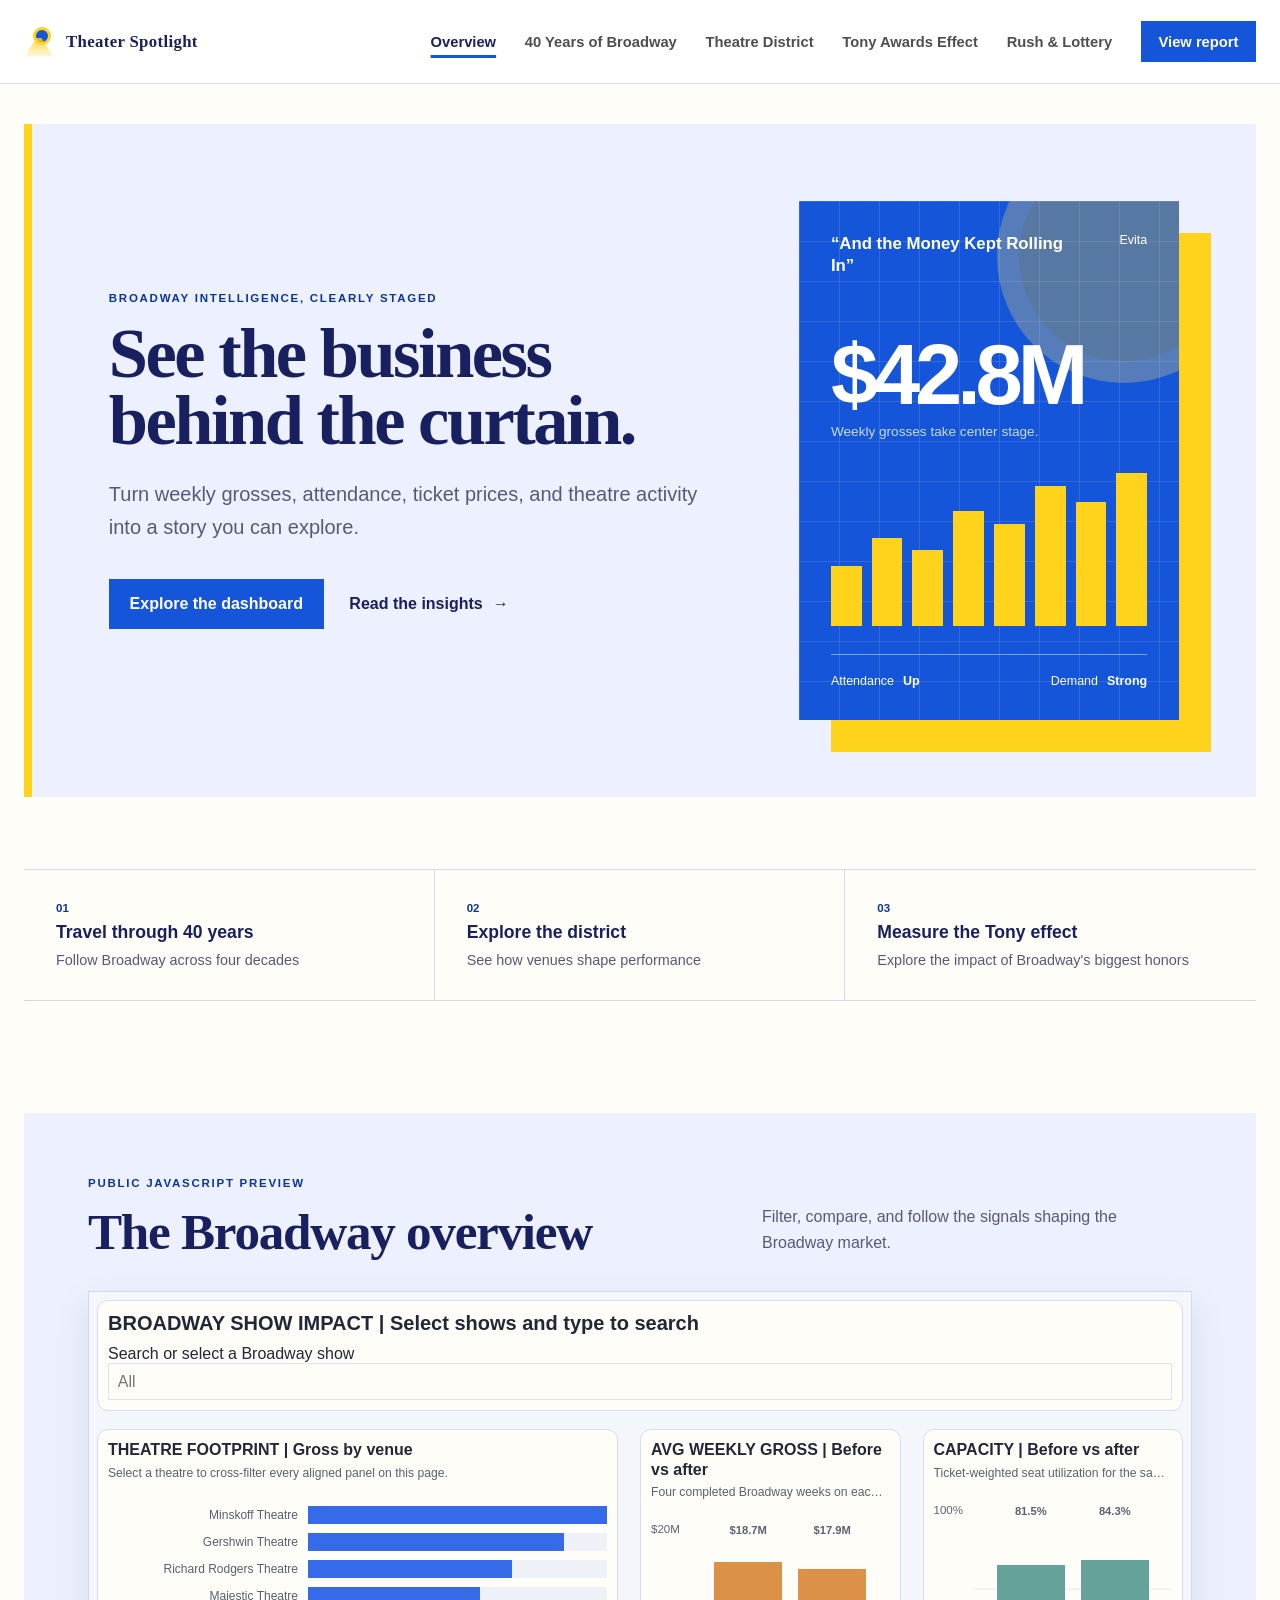
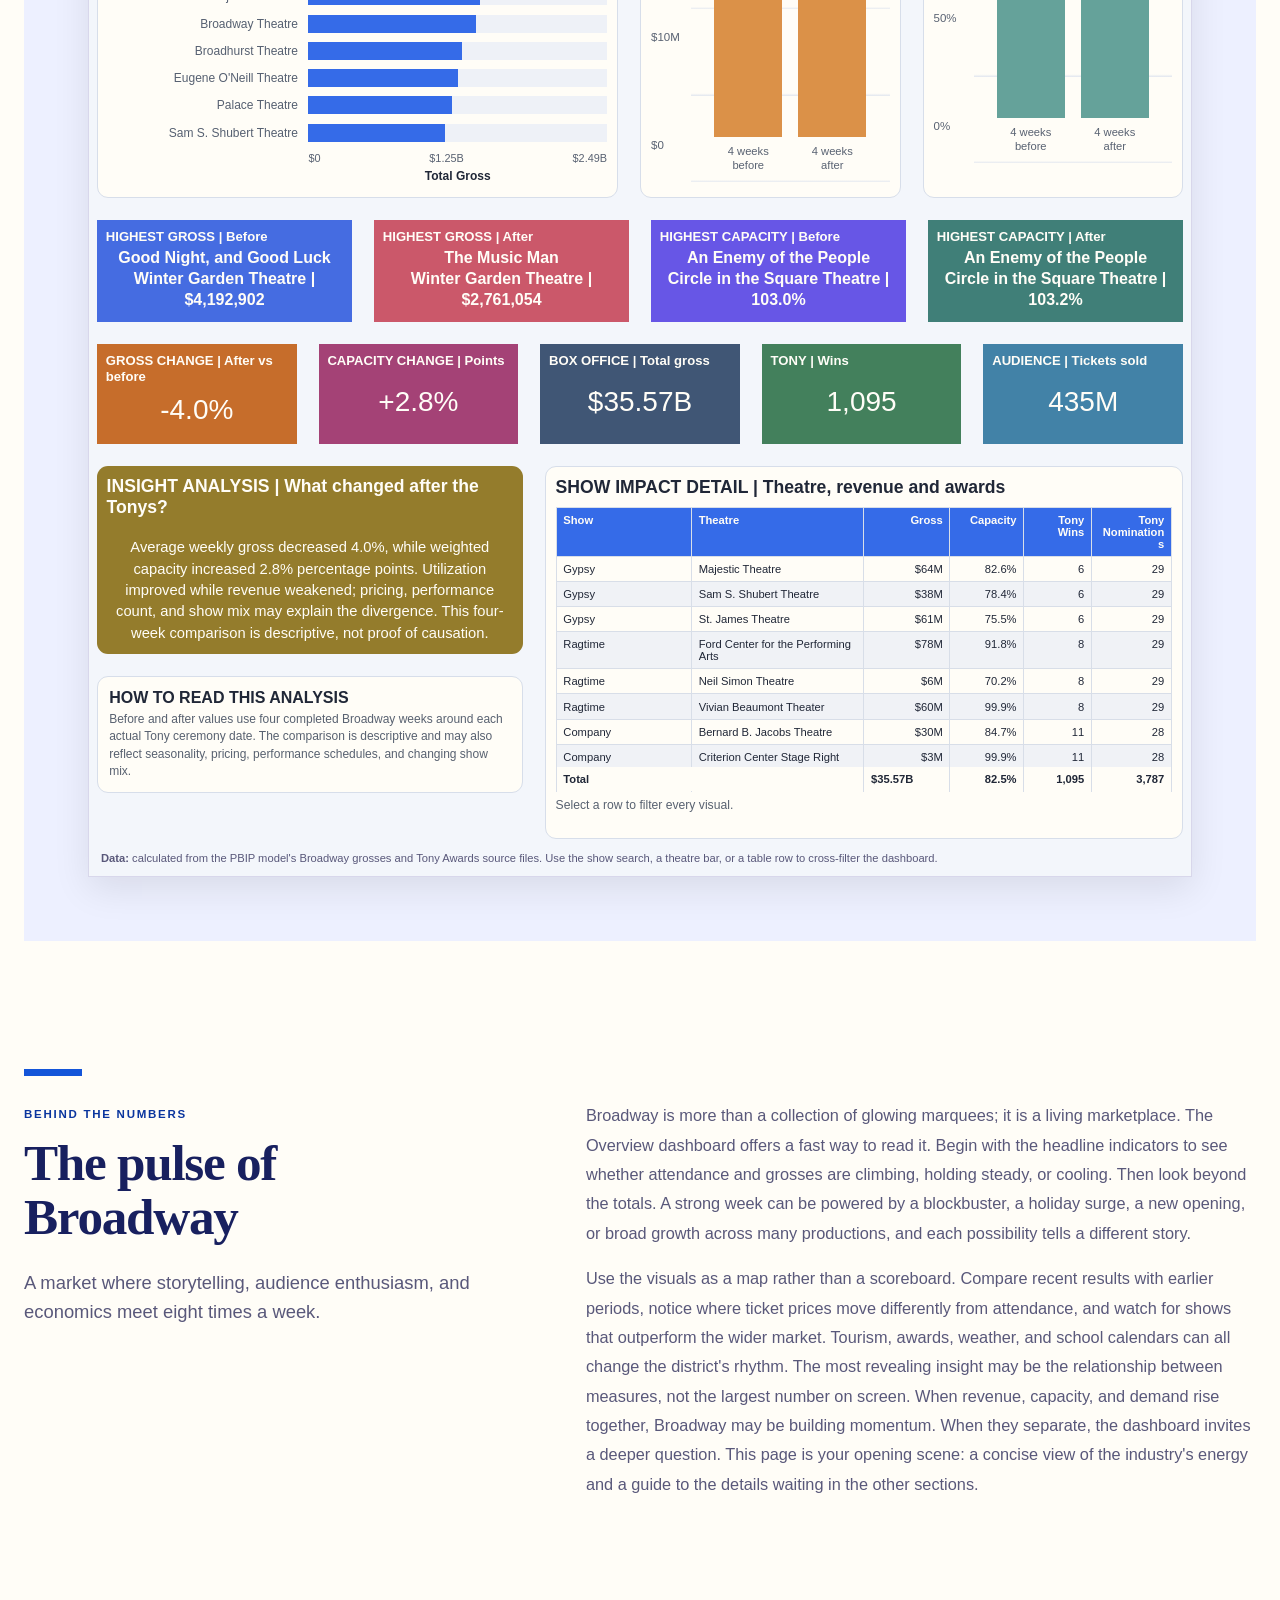
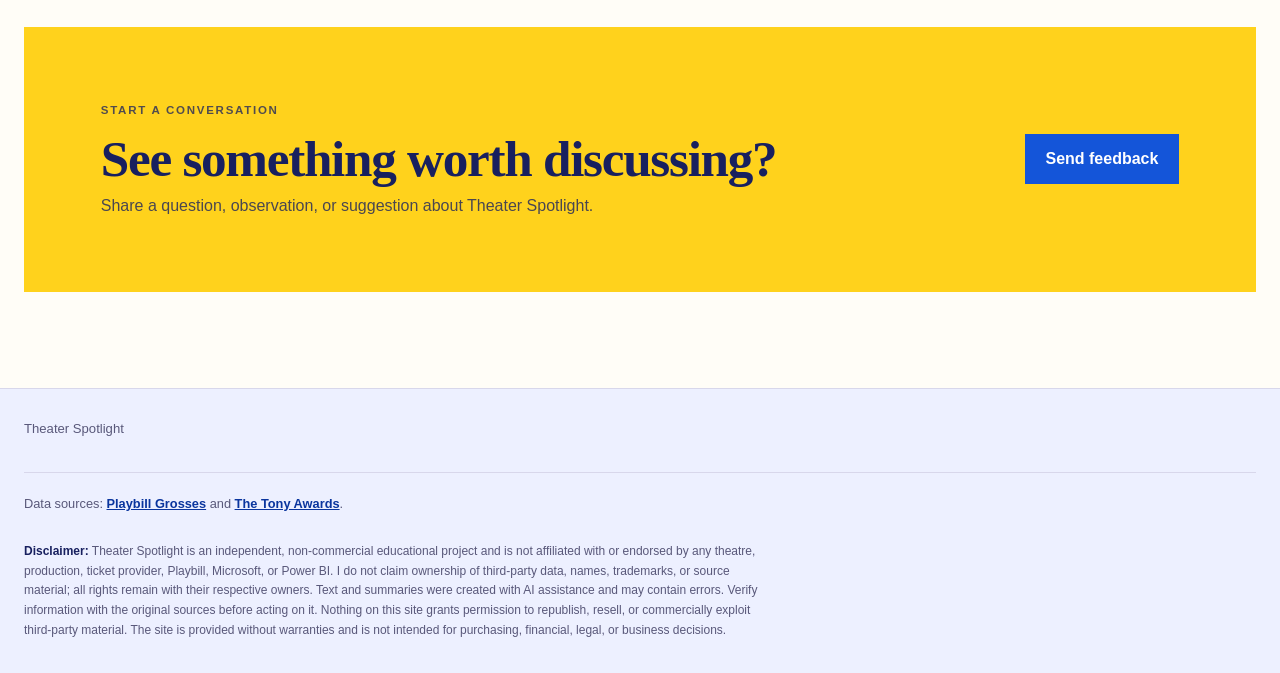
==== commit 7a32615b: "replace all dashboards with javascript" ====
--- a/index.html
+++ b/index.html
@@ -101,25 +101,25 @@
           </div>
 
           <div class="impact-highlights">
-            <article class="impact-card blue"><h3>HIGHEST GROSS <span>| Before</span></h3><strong>Good Night, and Good Luck<br>Winter Garden Theatre | $4,192,902</strong></article>
-            <article class="impact-card red"><h3>HIGHEST GROSS <span>| After</span></h3><strong>The Music Man<br>Winter Garden Theatre | $2,761,054</strong></article>
-            <article class="impact-card purple"><h3>HIGHEST CAPACITY <span>| Before</span></h3><strong>An Enemy of the People<br>Circle in the Square Theatre | 103%</strong></article>
-            <article class="impact-card teal"><h3>HIGHEST CAPACITY <span>| After</span></h3><strong>An Enemy of the People<br>Circle in the Square Theatre | 103%</strong></article>
+            <article class="impact-card blue"><h3>HIGHEST GROSS <span>| Before</span></h3><strong id="highest-gross-before"></strong></article>
+            <article class="impact-card red"><h3>HIGHEST GROSS <span>| After</span></h3><strong id="highest-gross-after"></strong></article>
+            <article class="impact-card purple"><h3>HIGHEST CAPACITY <span>| Before</span></h3><strong id="highest-capacity-before"></strong></article>
+            <article class="impact-card teal"><h3>HIGHEST CAPACITY <span>| After</span></h3><strong id="highest-capacity-after"></strong></article>
           </div>
 
           <div class="impact-kpis">
-            <article class="orange"><h3>GROSS CHANGE <span>| After vs before</span></h3><strong>-4.0%</strong></article>
-            <article class="magenta"><h3>CAPACITY CHANGE <span>| Points</span></h3><strong>+2.8%</strong></article>
-            <article class="navy"><h3>BOX OFFICE <span>| Total gross</span></h3><strong>$35.57B</strong></article>
-            <article class="green"><h3>TONY <span>| Wins</span></h3><strong>1,110</strong></article>
-            <article class="sky"><h3>AUDIENCE <span>| Tickets sold</span></h3><strong>435M</strong></article>
+            <article class="orange"><h3>GROSS CHANGE <span>| After vs before</span></h3><strong id="gross-change"></strong></article>
+            <article class="magenta"><h3>CAPACITY CHANGE <span>| Points</span></h3><strong id="capacity-change"></strong></article>
+            <article class="navy"><h3>BOX OFFICE <span>| Total gross</span></h3><strong id="total-gross"></strong></article>
+            <article class="green"><h3>TONY <span>| Wins</span></h3><strong id="tony-wins"></strong></article>
+            <article class="sky"><h3>AUDIENCE <span>| Tickets sold</span></h3><strong id="total-seats"></strong></article>
           </div>
 
           <div class="impact-bottom-grid">
             <div class="analysis-column">
               <article class="insight-card">
                 <h3>INSIGHT ANALYSIS <span>| What changed after the Tonys?</span></h3>
-                <p>Average weekly gross decreased 4.0%, while weighted capacity increased 2.8% percentage points. Utilization improved while revenue weakened; pricing, performance count, and show mix may explain the divergence. This four-week comparison is descriptive, not proof of causation.</p>
+                <p id="impact-insight"></p>
               </article>
               <article class="reading-card">
                 <h3>HOW TO READ THIS ANALYSIS</h3>
@@ -130,16 +130,19 @@
             <article class="impact-panel detail-panel">
               <h3>SHOW IMPACT DETAIL <span>| Theatre, revenue and awards</span></h3>
               <div class="impact-table-wrap">
-                <table>
+                <table class="impact-detail-table">
                   <thead><tr><th>Show</th><th>Theatre</th><th>Gross</th><th>Capacity</th><th>Tony Wins</th><th>Tony Nominations</th></tr></thead>
                   <tbody id="impact-table-body"></tbody>
-                  <tfoot><tr><th colspan="2">Total</th><th>$35.57B</th><th>82.5%</th><th>1,110</th><th>3,896</th></tr></tfoot>
+                  <tfoot><tr><th colspan="2">Total</th><th id="table-total-gross"></th><th id="table-total-capacity"></th><th id="table-total-wins"></th><th id="table-total-nominations"></th></tr></tfoot>
                 </table>
               </div>
-            </article>
-          </div>
-
-          <p class="dashboard-note"><strong>Preview:</strong> recreated from your screenshot with illustrative local data. Replace it with verified source data before public use.</p>
+              <p class="table-filter-hint" id="table-filter-status" aria-live="polite">
+                Select a row to filter every visual.
+              </p>
+            </article>
+          </div>
+
+          <p class="dashboard-note"><strong>Data:</strong> calculated from the PBIP model's Broadway grosses and Tony Awards source files. Use the show search, a theatre bar, or a table row to cross-filter the dashboard.</p>
         </div>
       </div>
     </section>
--- a/styles.css
+++ b/styles.css
@@ -11,6 +11,8 @@
   --line: #d8d7eb;
   --white: #fffdf7;
   --max: 1240px;
+  --font-display: "Bodoni MT", "Bodoni 72", Didot, Georgia, serif;
+  --font-body: Aptos, "Segoe UI Variable", "Segoe UI", Arial, sans-serif;
 }
 
 .theme-overview,
@@ -36,7 +38,7 @@
   margin: 0;
   background: var(--white);
   color: var(--ink);
-  font-family: "Segoe UI", Arial, sans-serif;
+  font-family: var(--font-body);
 }
 a { color: inherit; }
 a:focus-visible {
@@ -63,8 +65,10 @@
   display: inline-flex;
   align-items: center;
   gap: 0.75rem;
+  font-family: var(--font-display);
   font-size: 1.05rem;
   font-weight: 700;
+  letter-spacing: .02em;
   text-decoration: none;
   white-space: nowrap;
 }
@@ -147,15 +151,17 @@
 h1, h2, p { margin-top: 0; }
 h1 {
   margin-bottom: 1.5rem;
+  font-family: var(--font-display);
   font-size: clamp(3rem, 5.5vw, 5.2rem);
   font-weight: 700;
-  letter-spacing: -0.06em;
+  letter-spacing: -0.035em;
   line-height: 0.95;
 }
 h2 {
   margin-bottom: 0.7rem;
+  font-family: var(--font-display);
   font-size: clamp(2rem, 4vw, 3.5rem);
-  letter-spacing: -0.04em;
+  letter-spacing: -0.025em;
   line-height: 1.05;
 }
 .intro {
@@ -241,6 +247,7 @@
 .art-quip {
   max-width: 290px;
   margin-top: 1rem;
+  font-family: var(--font-display);
   font-size: .82rem;
   font-style: italic;
   line-height: 1.45;
@@ -378,7 +385,7 @@
   padding: 8px;
   background: #f3f6fb;
   color: #202737;
-  font-family: "Segoe UI", Arial, sans-serif;
+  font-family: var(--font-body);
 }
 
 .javascript-dashboard h3 {
@@ -495,10 +502,35 @@
   outline-offset: 2px;
 }
 
+.venue-axis {
+  display: grid;
+  grid-template-columns: 190px 1fr;
+  gap: .65rem;
+  margin-top: .15rem;
+  color: #596272;
+}
+
+.venue-axis-scale {
+  display: grid;
+  gap: .35rem;
+}
+
+.venue-axis-ticks {
+  display: flex;
+  justify-content: space-between;
+  font-size: .68rem;
+}
+
+.venue-axis-scale strong {
+  color: #202737;
+  font-size: .75rem;
+  text-align: center;
+}
+
 .comparison-chart {
   display: grid;
   grid-template-columns: 40px 1fr;
-  height: 250px;
+  height: 270px;
   padding-top: .5rem;
 }
 
@@ -524,15 +556,20 @@
   align-items: end;
   width: min(38%, 68px);
   height: 100%;
-  grid-template-rows: 18px 1fr 34px;
+  grid-template-rows: 26px minmax(120px, 1fr) 48px;
   color: #596272;
   font-size: .7rem;
   text-align: center;
 }
 
 .comparison-column strong {
+  align-self: start;
+  display: block;
+  min-height: 1.3em;
   font-size: .7rem;
-  font-weight: 500;
+  font-weight: 600;
+  line-height: 1.25;
+  white-space: nowrap;
 }
 
 .comparison-column i {
@@ -542,8 +579,13 @@
 }
 
 .comparison-column span {
-  padding-top: .35rem;
-  line-height: 1.15;
+  align-self: start;
+  display: block;
+  height: 40px;
+  min-height: 2.6em;
+  padding-top: .45rem;
+  line-height: 1.25;
+  white-space: pre-line;
 }
 
 .impact-highlights,
@@ -586,6 +628,7 @@
   line-height: 1.3;
   text-align: center;
   text-overflow: ellipsis;
+  white-space: pre-line;
 }
 
 .impact-kpis article {
@@ -665,14 +708,17 @@
   width: 100%;
   border-collapse: collapse;
   font-size: .7rem;
+  table-layout: fixed;
 }
 
 .detail-panel th,
 .detail-panel td {
   padding: .38rem .42rem;
   border: 1px solid #d8dee8;
+  overflow-wrap: anywhere;
   text-align: right;
-  white-space: nowrap;
+  vertical-align: top;
+  white-space: normal;
 }
 
 .detail-panel th:first-child,
@@ -689,8 +735,84 @@
   color: var(--white);
 }
 
+.table-sort-button {
+  display: flex;
+  align-items: center;
+  justify-content: flex-end;
+  gap: .3rem;
+  width: 100%;
+  min-width: 0;
+  padding: 0;
+  background: transparent;
+  border: 0;
+  color: inherit;
+  cursor: pointer;
+  font: inherit;
+  font-weight: 700;
+  text-align: inherit;
+}
+
+.history-sort-table th:first-child .table-sort-button {
+  justify-content: flex-start;
+}
+
+.impact-detail-table th:nth-child(1) { width: 22%; }
+.impact-detail-table th:nth-child(2) { width: 28%; }
+.impact-detail-table th:nth-child(3) { width: 14%; }
+.impact-detail-table th:nth-child(4) { width: 12%; }
+.impact-detail-table th:nth-child(5) { width: 11%; }
+.impact-detail-table th:nth-child(6) { width: 13%; }
+
+.history-sort-table th:nth-child(1) { width: 40%; }
+.history-sort-table th:nth-child(2),
+.history-sort-table th:nth-child(3),
+.history-sort-table th:nth-child(4) { width: 20%; }
+
+.theatre-summary-table th:nth-child(1) { width: 38%; }
+.theatre-summary-table th:nth-child(2) { width: 22%; }
+.theatre-summary-table th:nth-child(3) { width: 17%; }
+.theatre-summary-table th:nth-child(4) { width: 23%; }
+
+.theatre-production-table th:nth-child(1) { width: 50%; }
+.theatre-production-table th:nth-child(2),
+.theatre-production-table th:nth-child(3) { width: 25%; }
+
+.table-sort-button span {
+  min-width: .8rem;
+  color: #dce6ff;
+  font-size: .62rem;
+}
+
+.table-sort-button:hover,
+.table-sort-button:focus-visible {
+  color: #fff3a6;
+  outline: 2px solid #fff3a6;
+  outline-offset: 2px;
+}
+
+.history-sort-table th:nth-child(n + 2),
+.history-sort-table td:nth-child(n + 2) {
+  text-align: right;
+}
+
 .detail-panel tbody tr:nth-child(even) {
   background: #f0f2f6;
+}
+
+.detail-panel tbody tr {
+  cursor: pointer;
+}
+
+.detail-panel tbody tr:hover,
+.detail-panel tbody tr:focus-visible {
+  background: #e3ebff;
+  outline: 2px solid #356be8;
+  outline-offset: -2px;
+}
+
+.detail-panel tbody tr.selected {
+  background: #d4e1ff;
+  box-shadow: inset 4px 0 #1549c8;
 }
 
 .detail-panel tfoot {
@@ -702,6 +824,13 @@
 .empty-table {
   padding: 2rem !important;
   text-align: center !important;
+}
+
+.table-filter-hint {
+  margin: .5rem 0 0;
+  color: #586170;
+  font-size: .68rem;
+  line-height: 1.35;
 }
 
 .dashboard-note {
@@ -709,6 +838,496 @@
   color: var(--muted);
   font-size: .7rem;
   line-height: 1.4;
+}
+
+.page-dashboard {
+  min-width: 0;
+}
+
+.pbi-card-grid {
+  display: grid;
+  grid-template-columns: repeat(4, minmax(0, 1fr));
+  gap: 22px;
+  margin-bottom: 16px;
+}
+
+.pbi-card {
+  display: flex;
+  min-width: 0;
+  min-height: 96px;
+  padding: .65rem;
+  flex-direction: column;
+  color: var(--white);
+}
+
+.pbi-card h3 {
+  font-size: .82rem;
+}
+
+.pbi-card strong {
+  margin: auto 0;
+  overflow-wrap: anywhere;
+  font-size: clamp(1.6rem, 3vw, 2.1rem);
+  font-weight: 500;
+  line-height: 1;
+  text-align: center;
+}
+
+.pbi-blue { background: #356de8; }
+.pbi-red { background: #d94f64; }
+.pbi-purple { background: #6b5bef; }
+.pbi-teal { background: #287d73; }
+.pbi-orange { background: #c96a19; }
+.pbi-magenta { background: #a63d6f; }
+.pbi-navy { background: #355070; }
+
+.pbi-filter-row {
+  display: grid;
+  gap: 22px;
+  margin-bottom: 16px;
+}
+
+.history-filter-row {
+  grid-template-columns: 240px 1fr;
+}
+
+.tony-filter-row {
+  grid-template-columns: 220px 1.2fr 1fr 222px;
+}
+
+.pbi-filter {
+  display: grid;
+  gap: .35rem;
+  min-width: 0;
+  padding: .55rem;
+  background: var(--white);
+  border: 1px solid #dce3ee;
+  border-radius: 10px;
+  color: #202737;
+  font-size: .78rem;
+  font-weight: 700;
+}
+
+.pbi-filter input,
+.pbi-filter select {
+  min-width: 0;
+  width: 100%;
+  padding: .42rem .5rem;
+  background: var(--white);
+  border: 1px solid #dfe3ea;
+  color: #4f5969;
+  font: inherit;
+  font-weight: 400;
+}
+
+.pbi-filter input:focus,
+.pbi-filter select:focus {
+  border-color: #356be8;
+  outline: 2px solid rgba(53, 107, 232, .2);
+}
+
+.history-chart-grid,
+.theatre-main-grid,
+.tony-chart-grid {
+  display: grid;
+  gap: 16px;
+  margin-bottom: 16px;
+}
+
+.history-chart-grid {
+  grid-template-columns: 1.4fr 1fr;
+}
+
+.theatre-main-grid {
+  grid-template-columns: 1.7fr 1fr;
+}
+
+.tony-chart-grid {
+  grid-template-columns: 1fr 1fr;
+}
+
+.chart-panel {
+  min-height: 264px;
+}
+
+.dashboard-svg {
+  display: block;
+  width: 100%;
+  height: 230px;
+  overflow: visible;
+}
+
+.pbi-grid-line {
+  stroke: #dfe4ed;
+  stroke-dasharray: 2 4;
+  stroke-width: 1;
+}
+
+.pbi-line {
+  fill: none;
+  stroke: #356de8;
+  stroke-linecap: round;
+  stroke-linejoin: round;
+  stroke-width: 3;
+}
+
+.pbi-axis-text {
+  fill: #4b5563;
+  font-family: Aptos, "Segoe UI Variable", "Segoe UI", Arial, sans-serif;
+  font-size: 11px;
+}
+
+.dashboard-bars {
+  display: grid;
+  gap: .38rem;
+  padding-top: .65rem;
+}
+
+.dashboard-bars > button {
+  display: grid;
+  grid-template-columns: minmax(110px, 42%) 1fr 58px;
+  align-items: center;
+  gap: .55rem;
+  min-width: 0;
+  padding: .08rem .15rem;
+  background: transparent;
+  border: 0;
+  color: #566071;
+  cursor: pointer;
+  font: inherit;
+  font-size: .7rem;
+  text-align: left;
+}
+
+.dashboard-bars > button > span {
+  overflow: hidden;
+  text-overflow: ellipsis;
+  white-space: nowrap;
+}
+
+.dashboard-bars > button > i,
+.dual-track i {
+  display: block;
+  height: 14px;
+  overflow: hidden;
+  background: #eef1f7;
+}
+
+.dashboard-bars b,
+.dual-track b {
+  display: block;
+  height: 100%;
+}
+
+.dashboard-bars > button > strong {
+  color: #202737;
+  font-size: .68rem;
+  text-align: right;
+  white-space: nowrap;
+}
+
+.dashboard-bars > button:hover,
+.dashboard-bars > button:focus-visible {
+  background: #e3ebff;
+  outline: 2px solid #356be8;
+}
+
+.dashboard-bars > button.selected {
+  background: #d4e1ff;
+  box-shadow: inset 4px 0 #1549c8;
+}
+
+.history-bottom-grid {
+  display: grid;
+  grid-template-columns: minmax(0, 1.8fr) minmax(150px, .5fr) minmax(220px, .8fr);
+  gap: 16px;
+}
+
+.history-nominations {
+  min-height: 190px;
+}
+
+.history-side-cards {
+  display: grid;
+  gap: 16px;
+}
+
+.history-side-cards .pbi-card {
+  min-height: 87px;
+}
+
+.theatre-top-grid {
+  display: grid;
+  grid-template-columns: repeat(3, minmax(130px, 1fr)) 150px 180px minmax(190px, 1.25fr);
+  gap: 14px;
+  margin-bottom: 16px;
+}
+
+.theatre-top-grid .pbi-card,
+.theatre-top-grid .pbi-filter {
+  min-height: 96px;
+}
+
+.map-panel {
+  min-height: 340px;
+}
+
+.theatre-map {
+  position: relative;
+  height: 265px;
+  overflow: hidden;
+  background: #f4f2e9;
+  border: 1px solid #d7deea;
+}
+
+.theatre-map-layer {
+  position: absolute;
+  inset: 0;
+  background:
+    linear-gradient(63deg, transparent 46%, rgba(234, 190, 74, .55) 47%, rgba(234, 190, 74, .55) 51%, transparent 52%),
+    repeating-linear-gradient(0deg, transparent 0 34px, #dce3ee 35px 37px),
+    repeating-linear-gradient(90deg, transparent 0 70px, #dce3ee 71px 73px),
+    #f4f2e9;
+  transform-origin: center;
+  transition: transform .2s ease;
+}
+
+.map-zoom-controls {
+  position: absolute;
+  top: .5rem;
+  right: .5rem;
+  z-index: 5;
+  display: grid;
+  grid-template-columns: 30px 48px 30px;
+  align-items: stretch;
+  overflow: hidden;
+  background: var(--white);
+  border: 1px solid #b7c0cf;
+  border-radius: 7px;
+  box-shadow: 0 2px 7px rgba(23, 32, 51, .18);
+}
+
+.map-zoom-controls button,
+.map-zoom-controls output {
+  display: grid;
+  min-height: 30px;
+  place-items: center;
+  background: var(--white);
+  border: 0;
+  color: #263247;
+  font: 700 .8rem/1 var(--font-body);
+}
+
+.map-zoom-controls button {
+  cursor: pointer;
+  font-size: 1rem;
+}
+
+.map-zoom-controls button:hover:not(:disabled),
+.map-zoom-controls button:focus-visible {
+  z-index: 1;
+  background: #dce6ff;
+  outline: 2px solid #356de8;
+  outline-offset: -2px;
+}
+
+.map-zoom-controls button:disabled {
+  color: #a8afba;
+  cursor: not-allowed;
+}
+
+.map-zoom-controls output {
+  border-right: 1px solid #d7deea;
+  border-left: 1px solid #d7deea;
+  font-size: .62rem;
+}
+
+.map-avenue {
+  position: absolute;
+  top: 44%;
+  left: 45%;
+  z-index: 1;
+  color: #7f6b34;
+  font-size: .65rem;
+  font-weight: 700;
+  transform: rotate(-27deg);
+}
+
+.map-street {
+  position: absolute;
+  left: .35rem;
+  z-index: 1;
+  color: #6c7480;
+  font-size: .58rem;
+}
+
+.street-1 { top: 7%; }
+.street-2 { top: 48%; }
+.street-3 { bottom: 6%; }
+
+.map-point {
+  position: absolute;
+  z-index: 2;
+  padding: 0;
+  background: rgba(53, 109, 232, .72);
+  border: 2px solid var(--white);
+  border-radius: 50%;
+  box-shadow: 0 1px 5px rgba(23, 32, 51, .35);
+  cursor: pointer;
+  transform: translate(-50%, -50%);
+}
+
+.map-point:hover,
+.map-point:focus-visible,
+.map-point.selected {
+  z-index: 3;
+  background: #d94f64;
+  outline: 3px solid rgba(217, 79, 100, .3);
+}
+
+.map-point-label {
+  position: absolute;
+  z-index: 4;
+  max-width: 155px;
+  padding: .28rem .45rem;
+  background: #172033;
+  border-radius: 5px;
+  box-shadow: 0 2px 7px rgba(23, 32, 51, .25);
+  color: var(--white);
+  font-size: .62rem;
+  font-weight: 700;
+  line-height: 1.25;
+  pointer-events: none;
+  text-align: center;
+  transform: translate(-50%, calc(-100% - 16px));
+}
+
+.map-point-label::after {
+  position: absolute;
+  top: 100%;
+  left: 50%;
+  border: 5px solid transparent;
+  border-top-color: #172033;
+  content: "";
+  transform: translateX(-50%);
+}
+
+.map-point-label.label-below {
+  transform: translate(-50%, 16px);
+}
+
+.map-point-label.label-below::after {
+  top: auto;
+  bottom: 100%;
+  border-top-color: transparent;
+  border-bottom-color: #172033;
+}
+
+.theatre-table-grid {
+  display: grid;
+  grid-template-columns: 1fr 1fr;
+  gap: 16px;
+}
+
+.theatre-table-grid .impact-table-wrap,
+.tony-bottom-grid .impact-table-wrap {
+  max-height: 190px;
+}
+
+.tony-bottom-grid {
+  display: grid;
+  grid-template-columns: 2fr 1fr;
+  gap: 16px;
+}
+
+.tony-impact-section {
+  margin: 0 0 22px;
+  padding: 18px;
+  background: #f7f4eb;
+  border: 1px solid #d7deea;
+  border-radius: 12px;
+}
+
+.tony-impact-heading {
+  margin-bottom: 16px;
+}
+
+.tony-impact-heading h3 {
+  margin-bottom: .25rem;
+  font-size: 1.05rem;
+}
+
+.tony-impact-heading p {
+  color: #5c6676;
+  font-size: .76rem;
+  line-height: 1.45;
+}
+
+.tony-impact-comparisons {
+  display: grid;
+  grid-template-columns: 1fr 1fr;
+  gap: 22px;
+  margin-bottom: 22px;
+}
+
+.tony-impact-kpis {
+  grid-template-columns: repeat(2, minmax(0, 1fr));
+  margin-bottom: 0;
+}
+
+.dual-track {
+  display: grid;
+  gap: 3px;
+}
+
+.dual-track i {
+  height: 6px;
+}
+
+.tony-bottom-grid .chart-panel {
+  min-height: 190px;
+}
+
+.tony-records-table {
+  table-layout: fixed;
+}
+
+.tony-records-table th,
+.tony-records-table td {
+  padding: .38rem .3rem;
+  overflow-wrap: anywhere;
+  text-align: left;
+  vertical-align: top;
+  white-space: normal;
+}
+
+.tony-records-table th:nth-child(1) { width: 11%; }
+.tony-records-table th:nth-child(2) { width: 25%; }
+.tony-records-table th:nth-child(3) { width: 22%; }
+.tony-records-table th:nth-child(4) { width: 32%; }
+.tony-records-table th:nth-child(5) { width: 10%; }
+
+.tony-records-table th:last-child,
+.tony-records-table td:last-child {
+  text-align: center;
+}
+
+.tony-records-table tbody tr.winner-row {
+  background: #fff0a8;
+}
+
+.tony-records-table tbody tr.winner-row:hover,
+.tony-records-table tbody tr.winner-row:focus-visible {
+  background: #ffe36e;
+}
+
+.tony-records-table tbody tr.winner-row td:last-child {
+  color: #704f00;
+  font-weight: 800;
+}
+
+.tony-bottom-grid .dashboard-bars {
+  gap: .25rem;
 }
 
 .story {
@@ -1162,6 +1781,17 @@
   .impact-highlights { grid-template-columns: repeat(2, minmax(0, 1fr)); }
   .impact-kpis { grid-template-columns: repeat(3, minmax(0, 1fr)); }
   .impact-bottom-grid { grid-template-columns: 1fr; }
+  .pbi-card-grid { grid-template-columns: repeat(2, minmax(0, 1fr)); }
+  .history-filter-row,
+  .tony-filter-row { grid-template-columns: repeat(2, minmax(0, 1fr)); }
+  .history-chart-grid,
+  .theatre-main-grid,
+  .tony-chart-grid,
+  .history-bottom-grid,
+  .theatre-table-grid,
+  .tony-bottom-grid { grid-template-columns: 1fr; }
+  .theatre-top-grid { grid-template-columns: repeat(3, minmax(0, 1fr)); }
+  .history-nominations { min-height: 120px; }
 }
 
 @media (max-width: 640px) {
@@ -1180,10 +1810,25 @@
   .javascript-dashboard-frame { min-height: 0; }
   .impact-top-grid,
   .impact-highlights,
-  .impact-kpis { grid-template-columns: 1fr; }
+  .impact-kpis,
+  .tony-impact-comparisons { grid-template-columns: 1fr; }
   .footprint-panel { grid-column: auto; }
   .venue-chart button { grid-template-columns: 120px 1fr; }
+  .venue-axis { grid-template-columns: 120px 1fr; }
   .impact-search h3 { font-size: 1rem; }
+  .pbi-card-grid,
+  .history-filter-row,
+  .tony-filter-row,
+  .theatre-top-grid { grid-template-columns: 1fr; }
+  .dashboard-bars > button { grid-template-columns: minmax(90px, 40%) 1fr 54px; }
+  .tony-impact-section { padding: 10px; }
+  .detail-panel table {
+    font-size: .62rem;
+  }
+  .detail-panel th,
+  .detail-panel td {
+    padding: .32rem .22rem;
+  }
   .directory { width: min(calc(100% - 32px), var(--max)); }
   .directory-heading,
   .directory-controls,
